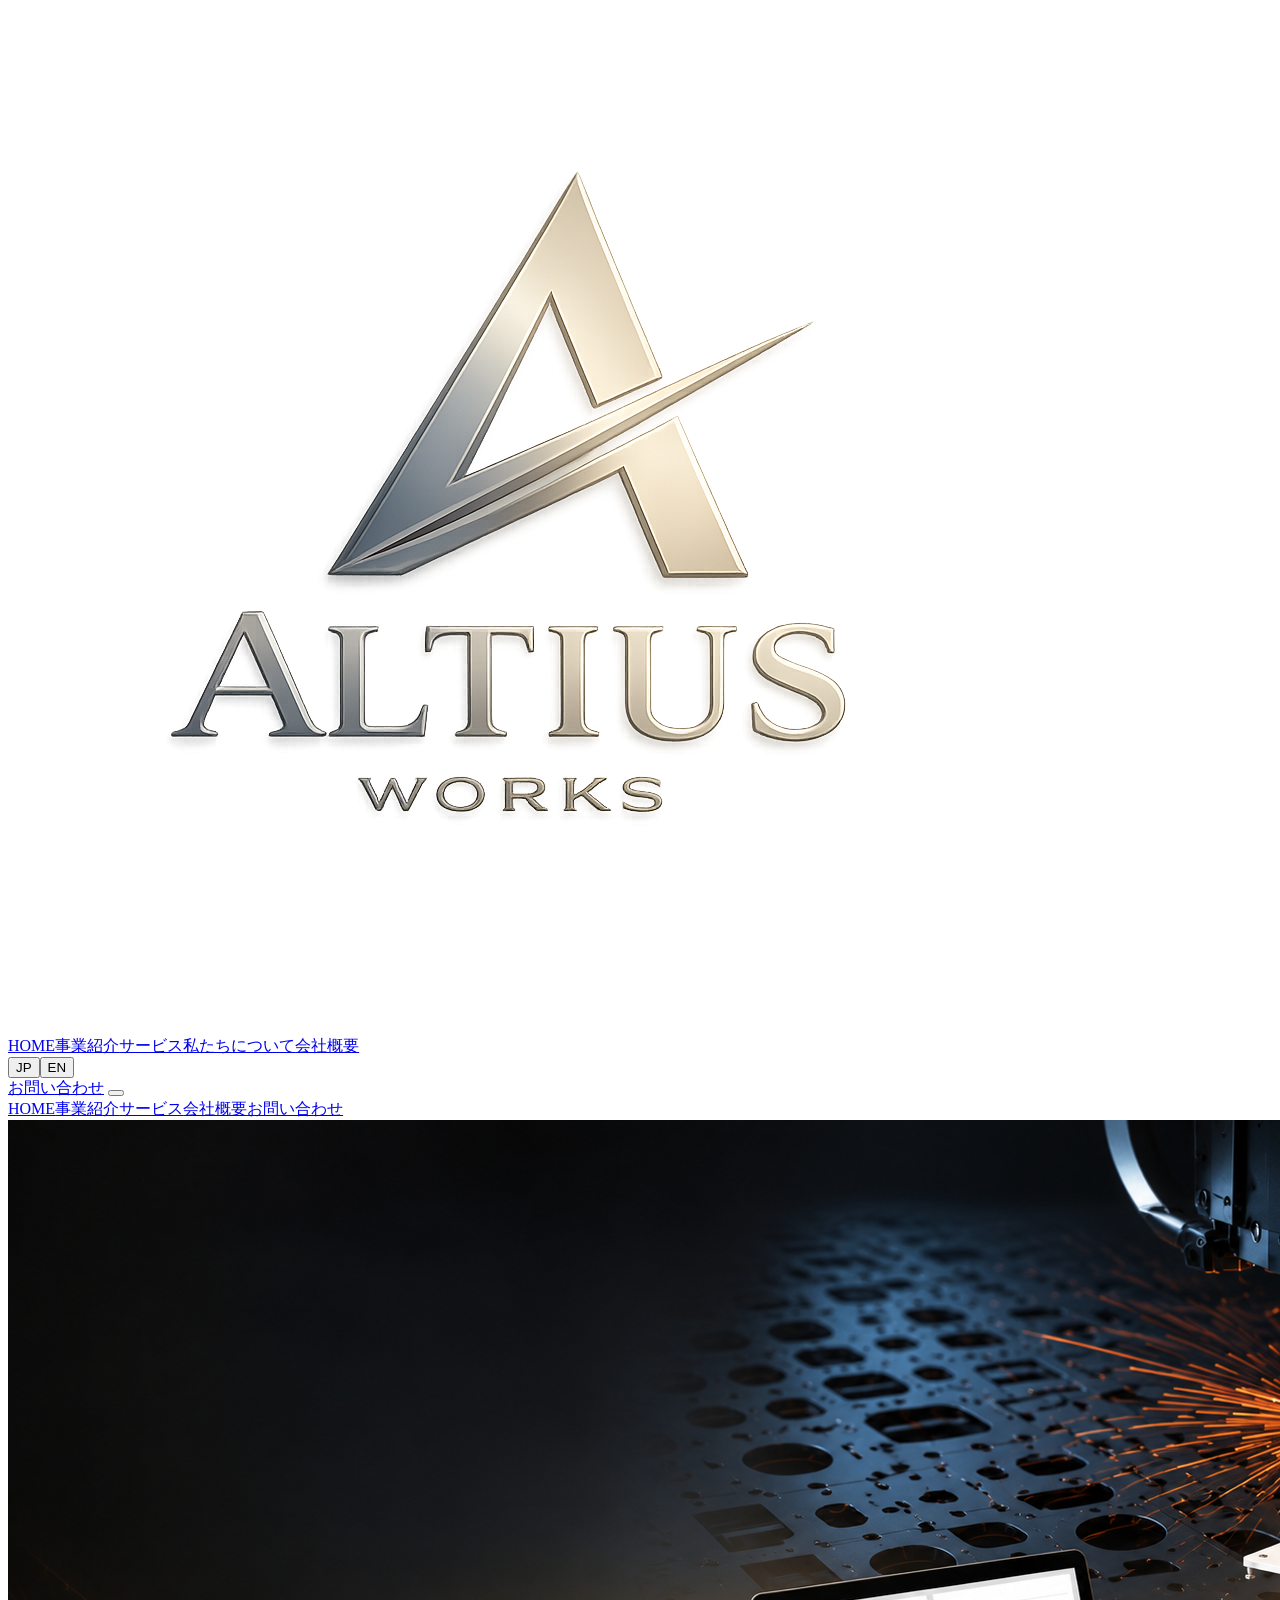
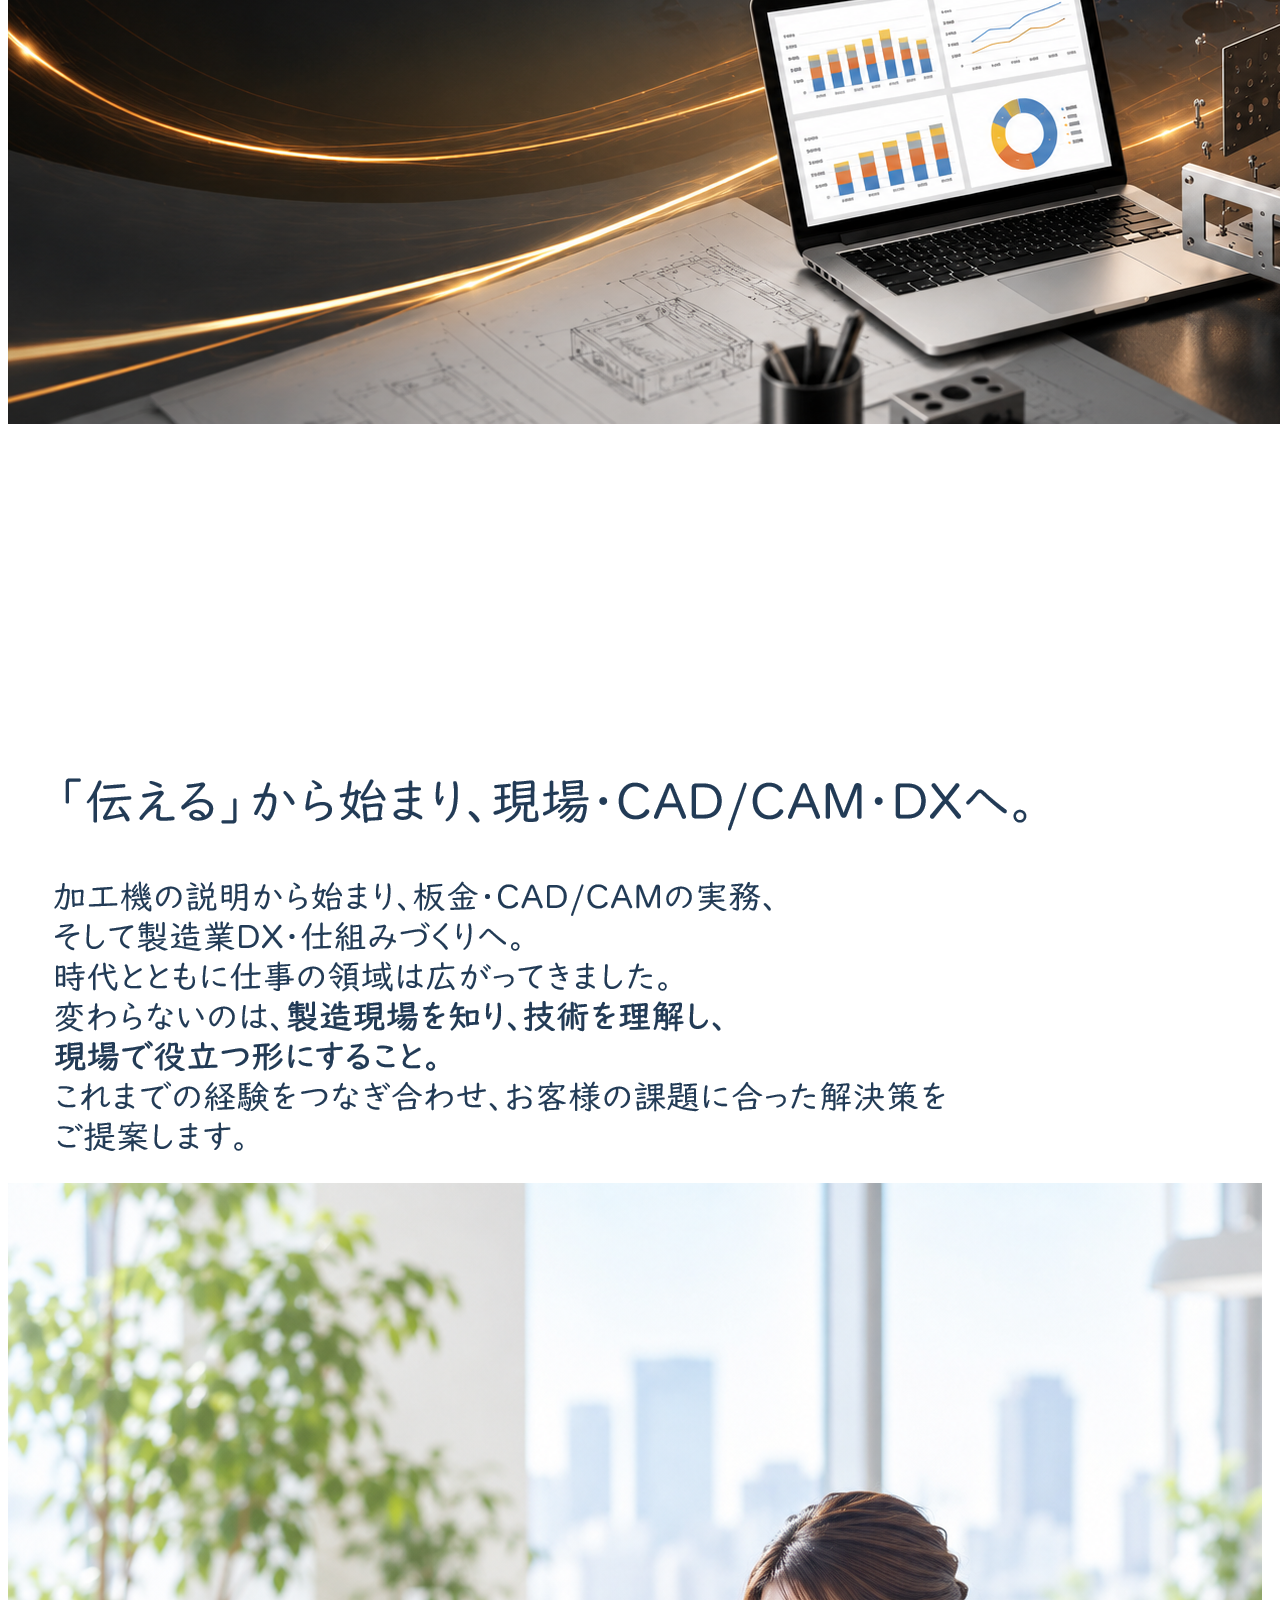
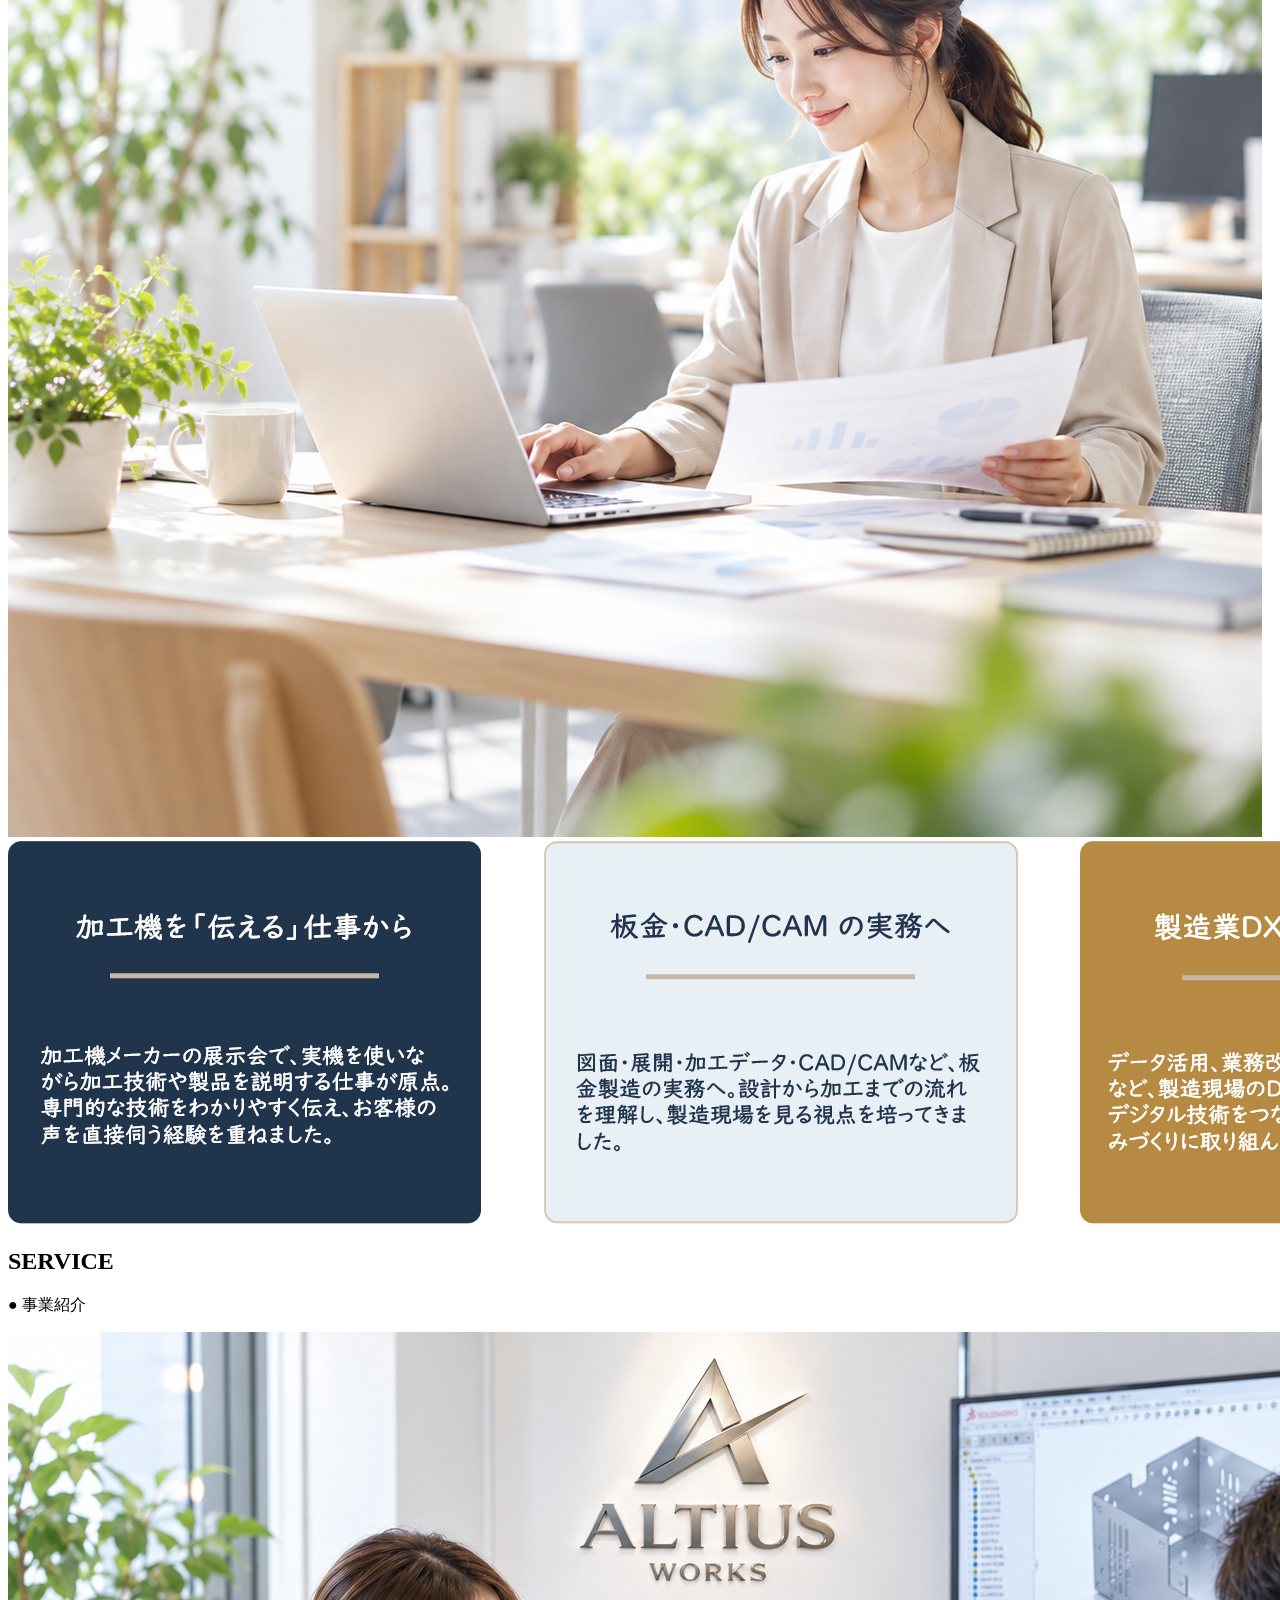
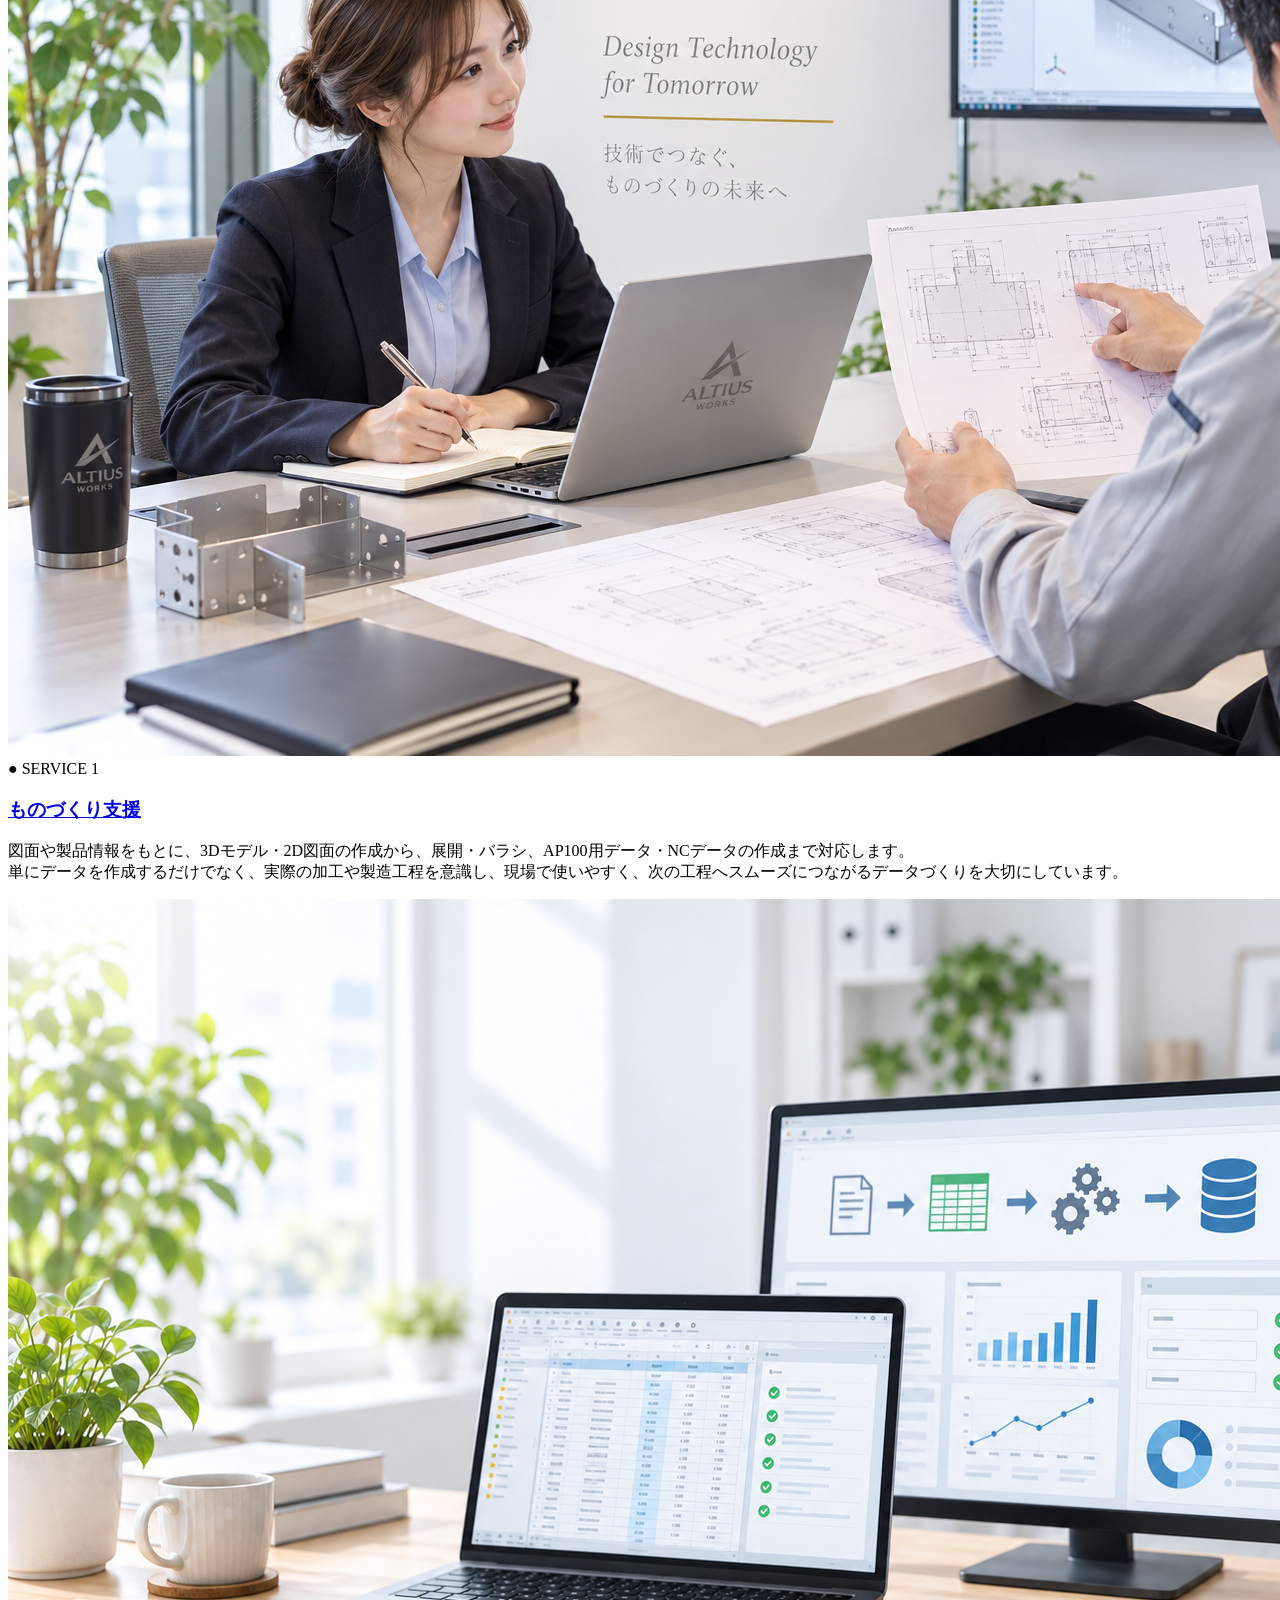
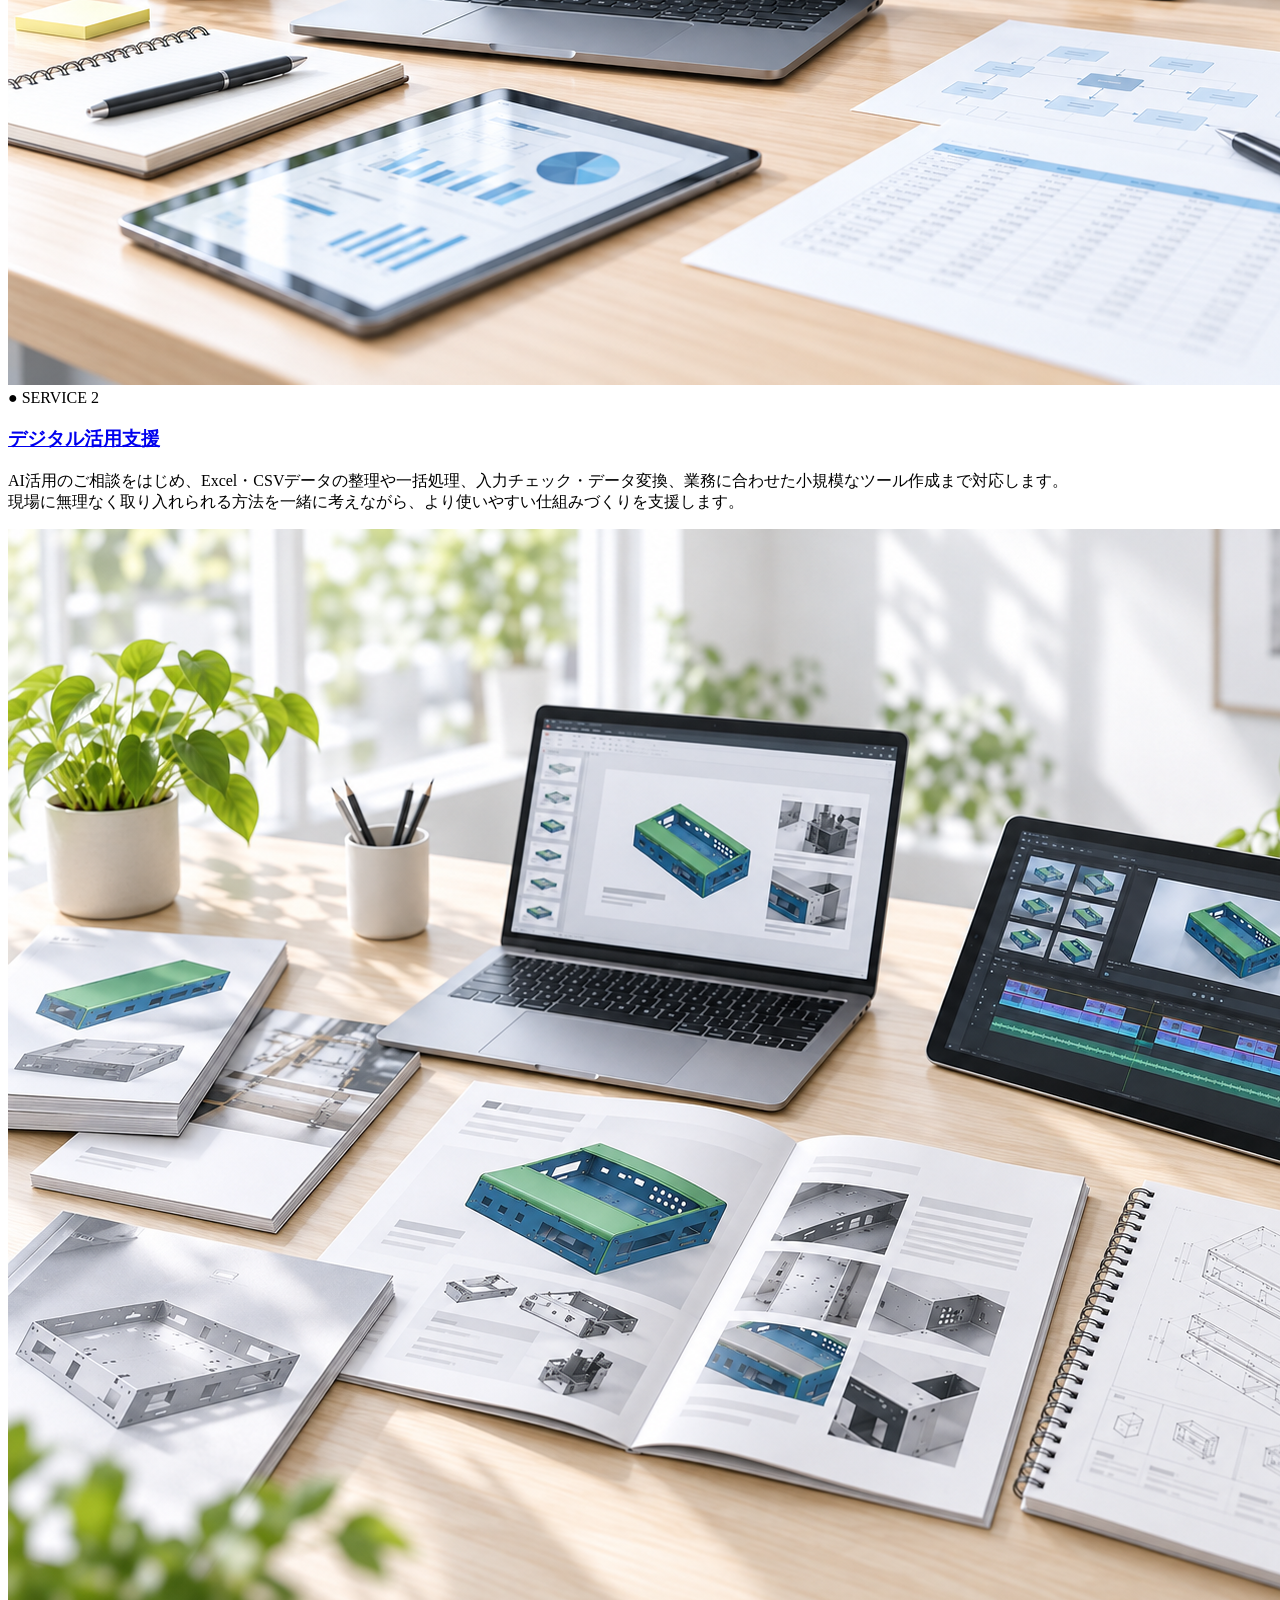
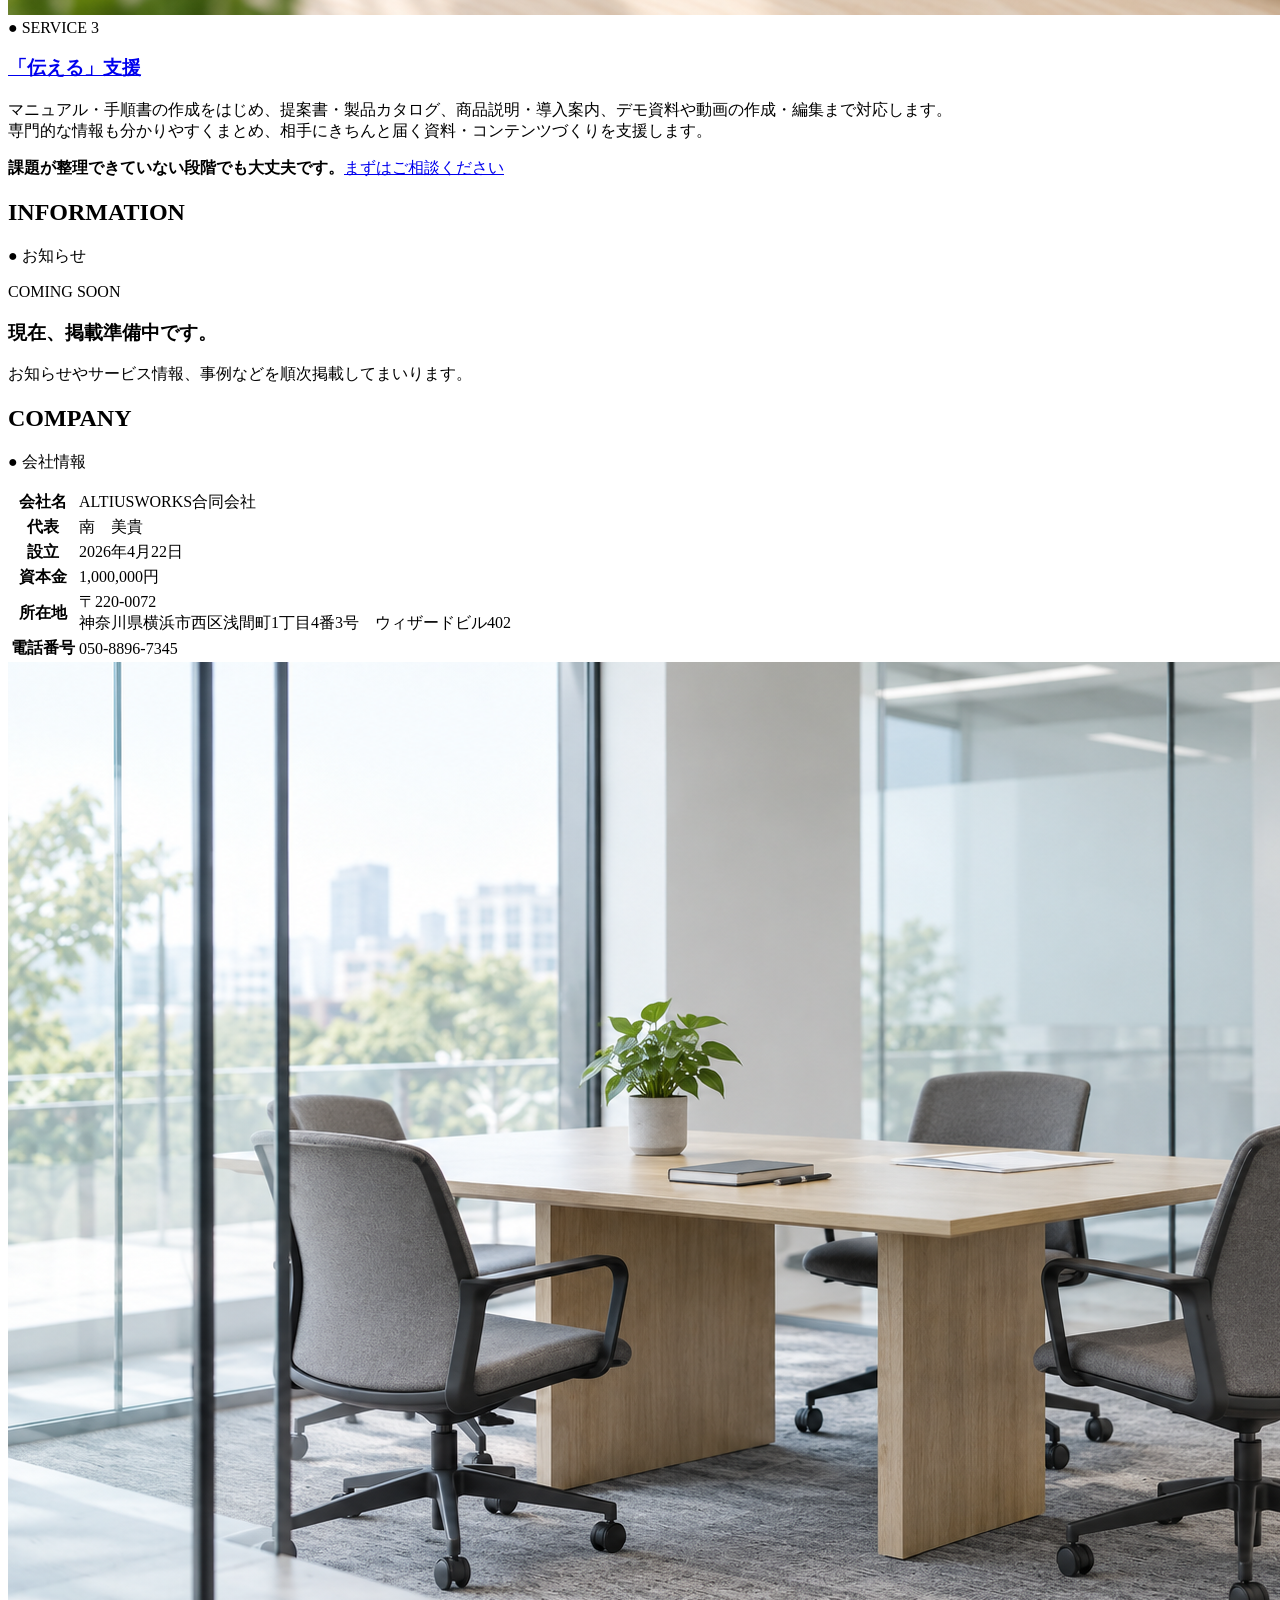
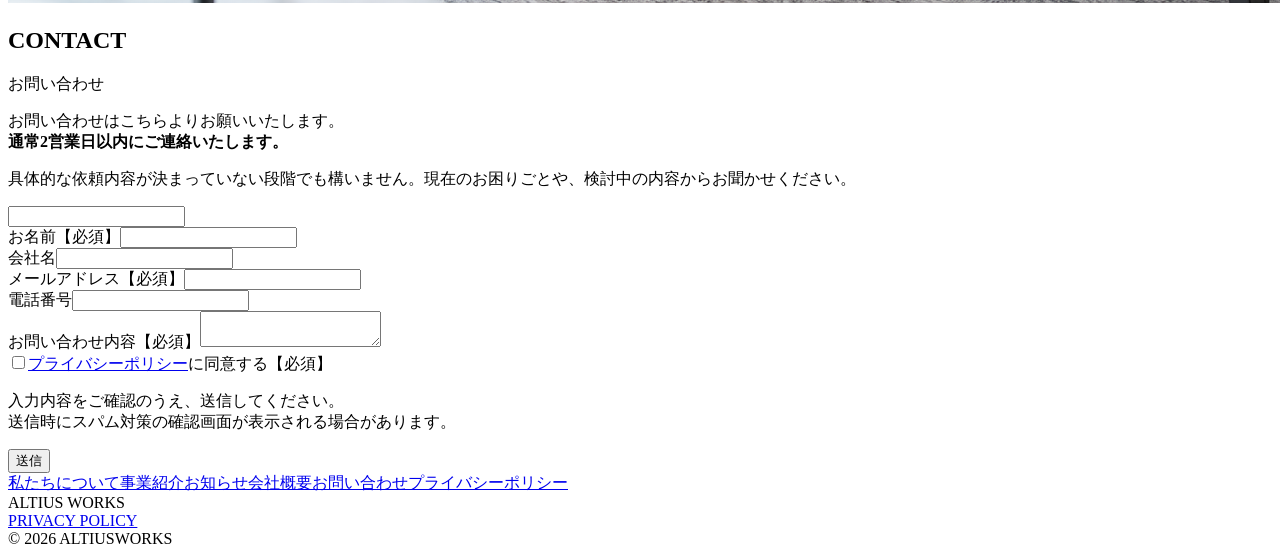
==== index.html @ 4f6eb61e "Add files via upload" ====
<!doctype html>
<html lang="ja" data-title-ja="ALTIUS WORKS" data-title-en="ALTIUS WORKS | Manufacturing Support">
<head>
  <meta charset="utf-8">
  <meta name="viewport" content="width=device-width, initial-scale=1">
  <meta name="description" data-ja="ALTIUS WORKS合同会社。製造現場を理解し、ものづくり支援・デジタル活用支援・伝える支援を行います。" data-en="ALTIUS WORKS supports manufacturing through CAD/CAM, practical digital solutions, and clear technical communication." content="ALTIUS WORKS合同会社。製造現場を理解し、ものづくり支援・デジタル活用支援・伝える支援を行います。">
  <title>ALTIUS WORKS</title>
  <link rel="preconnect" href="https://fonts.googleapis.com"><link rel="preconnect" href="https://fonts.gstatic.com" crossorigin>
  <link href="https://fonts.googleapis.com/css2?family=Libre+Caslon+Text:wght@400;700&family=Noto+Sans+JP:wght@400;500;600;700;800&display=swap" rel="stylesheet">
  <link rel="stylesheet" href="site.css">
</head>
<body>
<header class="site-header">
  <div class="header-inner">
    <a class="brand" href="#top" aria-label="ALTIUS WORKS HOME"><img src="assets/logo.png" alt="ALTIUS WORKS"></a>
    <nav class="desktop-nav" aria-label="メインナビゲーション">
      <a href="#top">HOME</a><a class="i18n" data-ja="事業紹介" data-en="Business" href="#about">事業紹介</a><a class="i18n" data-ja="サービス" data-en="Services" href="#service">サービス</a><a class="i18n" data-ja="私たちについて" data-en="About us" href="#about">私たちについて</a><a class="i18n" data-ja="会社概要" data-en="Company" href="#company">会社概要</a>
    </nav>
    <div class="lang-switch" role="group" aria-label="Language selection"><button type="button" class="lang-button is-active" data-lang="ja" aria-pressed="true">JP</button><button type="button" class="lang-button" data-lang="en" aria-pressed="false">EN</button></div>
    <a class="contact-link i18n" data-ja="お問い合わせ" data-en="Contact" href="#contact">お問い合わせ</a>
    <button class="menu-button" type="button" data-aria-ja="メニューを開く" data-aria-en="Open menu" aria-label="メニューを開く" aria-expanded="false"><span></span></button>
  </div>
  <nav class="mobile-nav" aria-label="モバイルナビゲーション"><a href="#top">HOME</a><a class="i18n" data-ja="事業紹介" data-en="Business" href="#about">事業紹介</a><a class="i18n" data-ja="サービス" data-en="Services" href="#service">サービス</a><a class="i18n" data-ja="会社概要" data-en="Company" href="#company">会社概要</a><a class="i18n" data-ja="お問い合わせ" data-en="Contact" href="#contact">お問い合わせ</a></nav>
</header>
<main id="top" class="page-shell">
  <section class="hero" aria-label="メインビジュアル"><img class="hero-photo" src="assets/hero.jpg.png" alt="製造現場とデジタル技術を表現したイメージ"><img class="hero-copy lang-image" src="assets/hero-copy.png" data-src-ja="assets/hero-copy.png" data-src-en="assets/hero-copy-en.png" data-alt-ja="製造現場を理解し、課題を一緒に考える。" data-alt-en="Understanding Manufacturing. Solving Real-World Challenges." alt="製造現場を理解し、課題を一緒に考える。"></section>

  <section id="about" class="about"><div class="about-grid"><img class="about-copy lang-image" src="assets/about-copy.png" data-src-ja="assets/about-copy.png" data-src-en="assets/about-copy-en.png" data-alt-ja="私たちの原点と強み。" data-alt-en="Our roots. Our strengths." alt="私たちの原点と強み。"><img class="about-photo" src="assets/about-photo.png" alt="明るいオフィスで資料を確認するイメージ"></div><img class="three-points lang-image" src="assets/three-points.png" data-src-ja="assets/three-points.png" data-src-en="assets/three-points-en.png" data-alt-ja="加工機を伝える仕事から、板金・CAD/CAMの実務へ、製造業DX・仕組みづくりへ" data-alt-en="From communicating manufacturing technology, into sheet metal fabrication and CAD/CAM, toward manufacturing DX and process development." alt="加工機を伝える仕事から、板金・CAD/CAMの実務へ、製造業DX・仕組みづくりへ"></section>

  <section id="service" class="section services">
    <div class="section-head"><h2>SERVICE</h2><p class="i18n" data-ja="● 事業紹介" data-en="● Services">● 事業紹介</p></div>
    <article class="service-row"><div class="service-photo-wrap"><img class="service-photo" src="assets/service-1.png" alt="ものづくり支援のイメージ"></div><div class="service-copy"><div class="service-kicker">● SERVICE 1</div><h3 class="service-title"><a class="i18n" data-ja="ものづくり支援" data-en="Manufacturing Support" href="monozukuri.html">ものづくり支援</a></h3><p class="i18n" data-ja="図面や製品情報をもとに、3Dモデル・2D図面の作成から、展開・バラシ、AP100用データ・NCデータの作成まで対応します。<br>単にデータを作成するだけでなく、実際の加工や製造工程を意識し、現場で使いやすく、次の工程へスムーズにつながるデータづくりを大切にしています。" data-en="Based on drawings and product information, we support 3D models, 2D drawings, flat patterns, AP100 and NC data. We focus on practical data that connects smoothly to the next manufacturing step.">図面や製品情報をもとに、3Dモデル・2D図面の作成から、展開・バラシ、AP100用データ・NCデータの作成まで対応します。<br>単にデータを作成するだけでなく、実際の加工や製造工程を意識し、現場で使いやすく、次の工程へスムーズにつながるデータづくりを大切にしています。</p></div></article>
    <article class="service-row"><div class="service-photo-wrap"><img class="service-photo" src="assets/service-2.png" alt="デジタル活用支援のイメージ"></div><div class="service-copy"><div class="service-kicker">● SERVICE 2</div><h3 class="service-title"><a class="i18n" data-ja="デジタル活用支援" data-en="Digital Enablement Support" href="digital.html">デジタル活用支援</a></h3><p class="i18n" data-ja="AI活用のご相談をはじめ、Excel・CSVデータの整理や一括処理、入力チェック・データ変換、業務に合わせた小規模なツール作成まで対応します。<br>現場に無理なく取り入れられる方法を一緒に考えながら、より使いやすい仕組みづくりを支援します。" data-en="From AI consultation and Excel/CSV processing to input checks, data conversion and small workflow tools, we support practical digital improvements that fit the shop floor.">AI活用のご相談をはじめ、Excel・CSVデータの整理や一括処理、入力チェック・データ変換、業務に合わせた小規模なツール作成まで対応します。<br>現場に無理なく取り入れられる方法を一緒に考えながら、より使いやすい仕組みづくりを支援します。</p></div></article>
    <article class="service-row"><div class="service-photo-wrap"><img class="service-photo" src="assets/service-3.png" alt="伝える支援のイメージ"></div><div class="service-copy"><div class="service-kicker">● SERVICE 3</div><h3 class="service-title"><a class="i18n" data-ja="「伝える」支援" data-en="Communication Support" href="tsutaeru.html">「伝える」支援</a></h3><p class="i18n" data-ja="マニュアル・手順書の作成をはじめ、提案書・製品カタログ、商品説明・導入案内、デモ資料や動画の作成・編集まで対応します。<br>専門的な情報も分かりやすくまとめ、相手にきちんと届く資料・コンテンツづくりを支援します。" data-en="We create manuals, proposals, product catalogs, introduction materials, demo content and videos, organizing technical information into clear and useful communication materials.">マニュアル・手順書の作成をはじめ、提案書・製品カタログ、商品説明・導入案内、デモ資料や動画の作成・編集まで対応します。<br>専門的な情報も分かりやすくまとめ、相手にきちんと届く資料・コンテンツづくりを支援します。</p></div></article>
    <div class="service-consult"><strong class="i18n" data-ja="課題が整理できていない段階でも大丈夫です。" data-en="You can talk to us even before the issue is fully defined.">課題が整理できていない段階でも大丈夫です。</strong><a class="consult-link i18n" data-ja="まずはご相談ください" data-en="Talk to us first" href="consultation.html">まずはご相談ください</a></div>
  </section>

  <section id="information" class="section information"><div class="section-head"><h2>INFORMATION</h2><p class="i18n" data-ja="● お知らせ" data-en="● News & Updates">● お知らせ</p></div><div class="info-coming-soon" role="status">
    <div class="info-coming-en">COMING SOON</div>
    <h3 class="i18n" data-ja="現在、掲載準備中です。" data-en="We are currently preparing this section.">現在、掲載準備中です。</h3>
    <p class="i18n" data-ja="お知らせやサービス情報、事例などを順次掲載してまいります。" data-en="News, service updates, and case studies will be added soon.">お知らせやサービス情報、事例などを順次掲載してまいります。</p>
  </div></section>

  <section id="company" class="section company"><div class="section-head"><h2>COMPANY</h2><p>● 会社情報</p></div><div class="company-grid"><table class="company-table"><tbody><tr><th>会社名</th><td>ALTIUSWORKS合同会社</td></tr><tr><th>代表</th><td>南　美貴</td></tr><tr><th>設立</th><td>2026年4月22日</td></tr><tr><th>資本金</th><td>1,000,000円</td></tr><tr><th>所在地</th><td>〒220-0072<br>神奈川県横浜市西区浅間町1丁目4番3号　ウィザードビル402</td></tr><tr><th>電話番号</th><td>050-8896-7345</td></tr></tbody></table><img class="company-photo" src="assets/company.png" alt="会社情報のイメージ写真"></div></section>

  <section id="contact" class="contact"><div class="contact-grid"><div class="contact-copy"><div class="contact-title"><h2>CONTACT</h2><p>お問い合わせ</p></div><p class="contact-lead">お問い合わせはこちらよりお願いいたします。<br><strong>通常2営業日以内にご連絡いたします。</strong></p><p class="contact-small">具体的な依頼内容が決まっていない段階でも構いません。現在のお困りごとや、検討中の内容からお聞かせください。</p></div><form id="visual-contact-form" class="contact-form" action="https://formsubmit.co/support@altiusworks.co.jp" method="POST" accept-charset="UTF-8">
<input type="hidden" name="_subject" value="【ALTIUS WORKS HP】お問い合わせが届きました">
<input type="hidden" name="_template" value="table">
<input class="form-honey" type="text" name="_honey" tabindex="-1" autocomplete="off" aria-hidden="true"><div class="form-row"><label for="name">お名前<span class="required">【必須】</span></label><input id="name" name="お名前" type="text" autocomplete="name" required></div><div class="form-row"><label for="company-name">会社名</label><input id="company-name" name="会社名" type="text" autocomplete="organization"></div><div class="form-row"><label for="email">メールアドレス<span class="required">【必須】</span></label><input id="email" name="email" type="email" autocomplete="email" required></div><div class="form-row"><label for="tel">電話番号</label><input id="tel" name="電話番号" type="tel" autocomplete="tel"></div><div class="form-row"><label for="message">お問い合わせ内容<span class="required">【必須】</span></label><textarea id="message" name="お問い合わせ内容" required></textarea></div><label class="privacy-check"><input type="checkbox" name="プライバシーポリシー同意" value="同意する" required><span><a href="privacy-policy.html">プライバシーポリシー</a>に同意する<span class="required">【必須】</span></span></label><p class="contact-note">入力内容をご確認のうえ、送信してください。<br>送信時にスパム対策の確認画面が表示される場合があります。</p><div class="submit-wrap"><button class="submit-button" type="submit">送信</button></div></form></div></section>

  <footer class="footer"><nav class="footer-nav"><a href="#about">私たちについて</a><a href="#service">事業紹介</a><a href="#information">お知らせ</a><a href="#company">会社概要</a><a href="#contact">お問い合わせ</a><a href="privacy-policy.html">プライバシーポリシー</a></nav><div class="footer-brand">ALTIUS WORKS</div><div class="footer-policy"><a href="privacy-policy.html">PRIVACY POLICY</a></div><div class="copyright">© 2026 ALTIUSWORKS</div></footer>
</main>
<script src="site.js"></script>
</body></html>
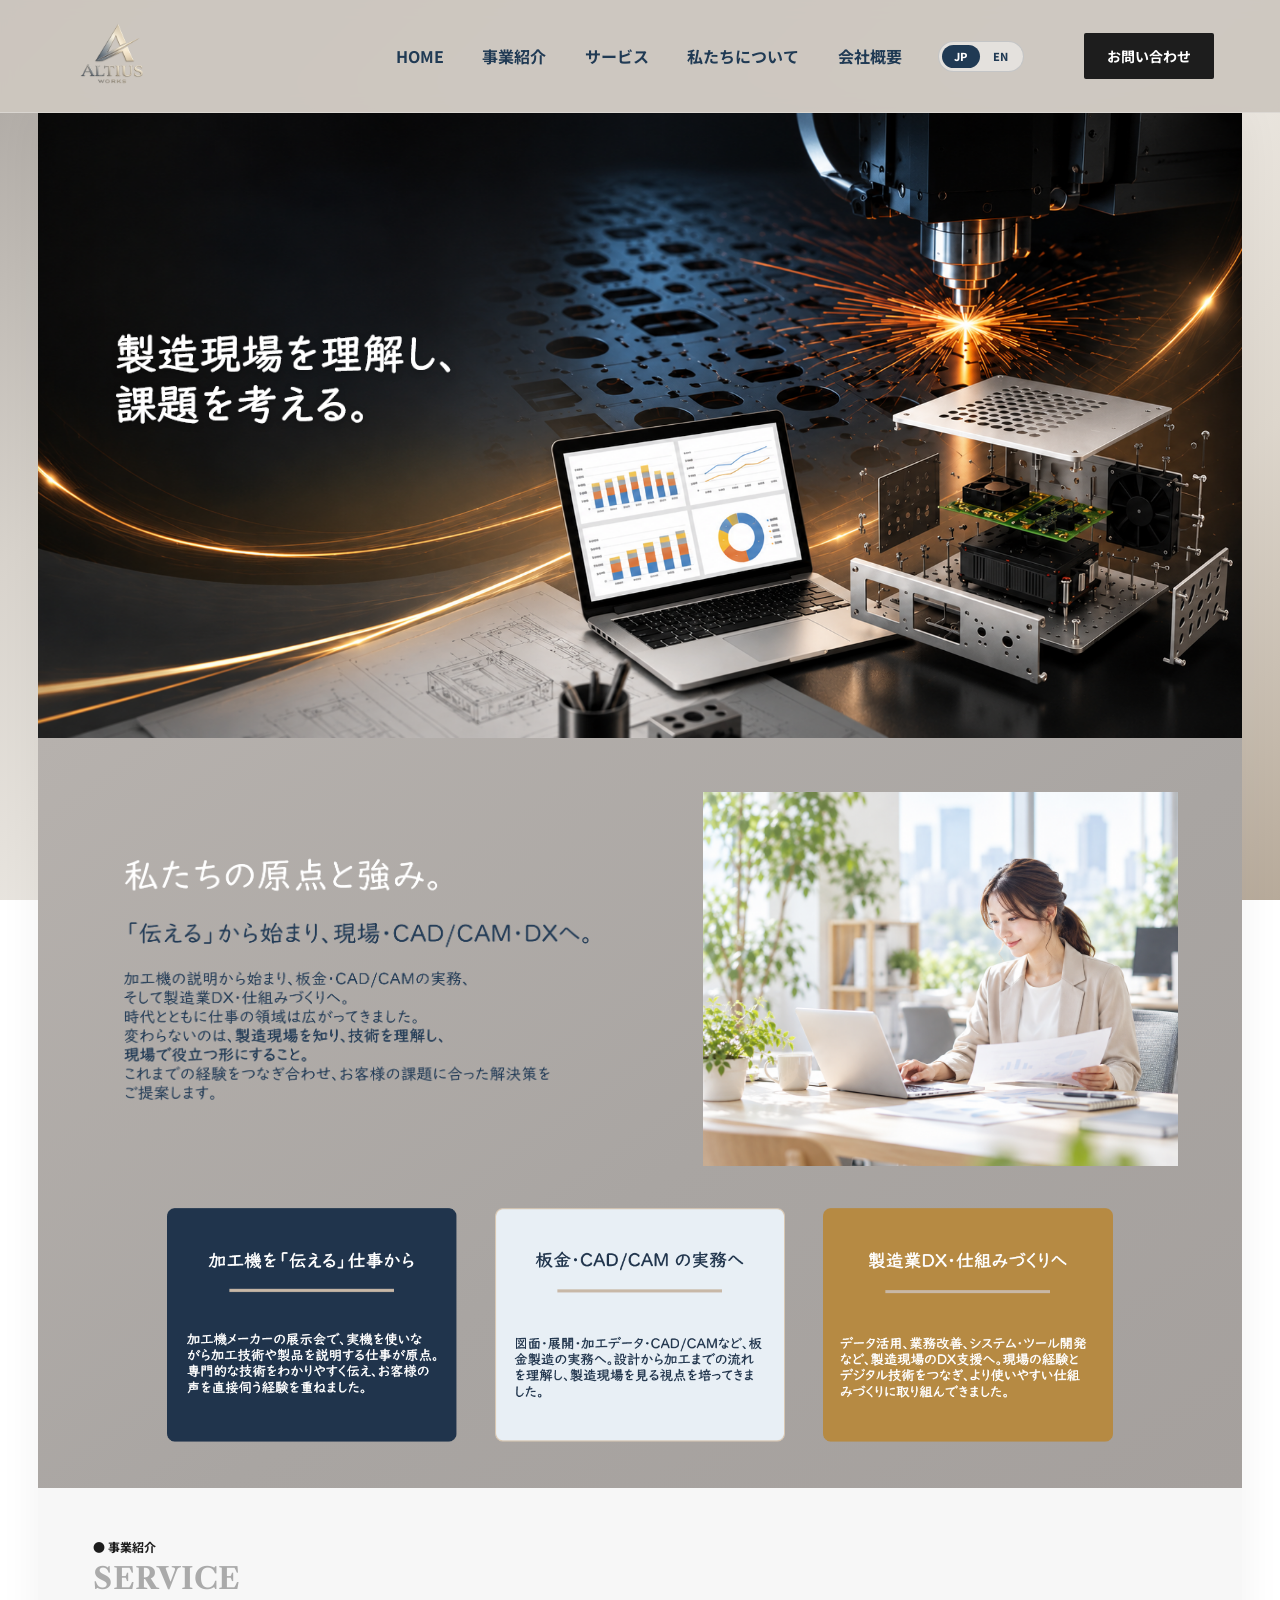
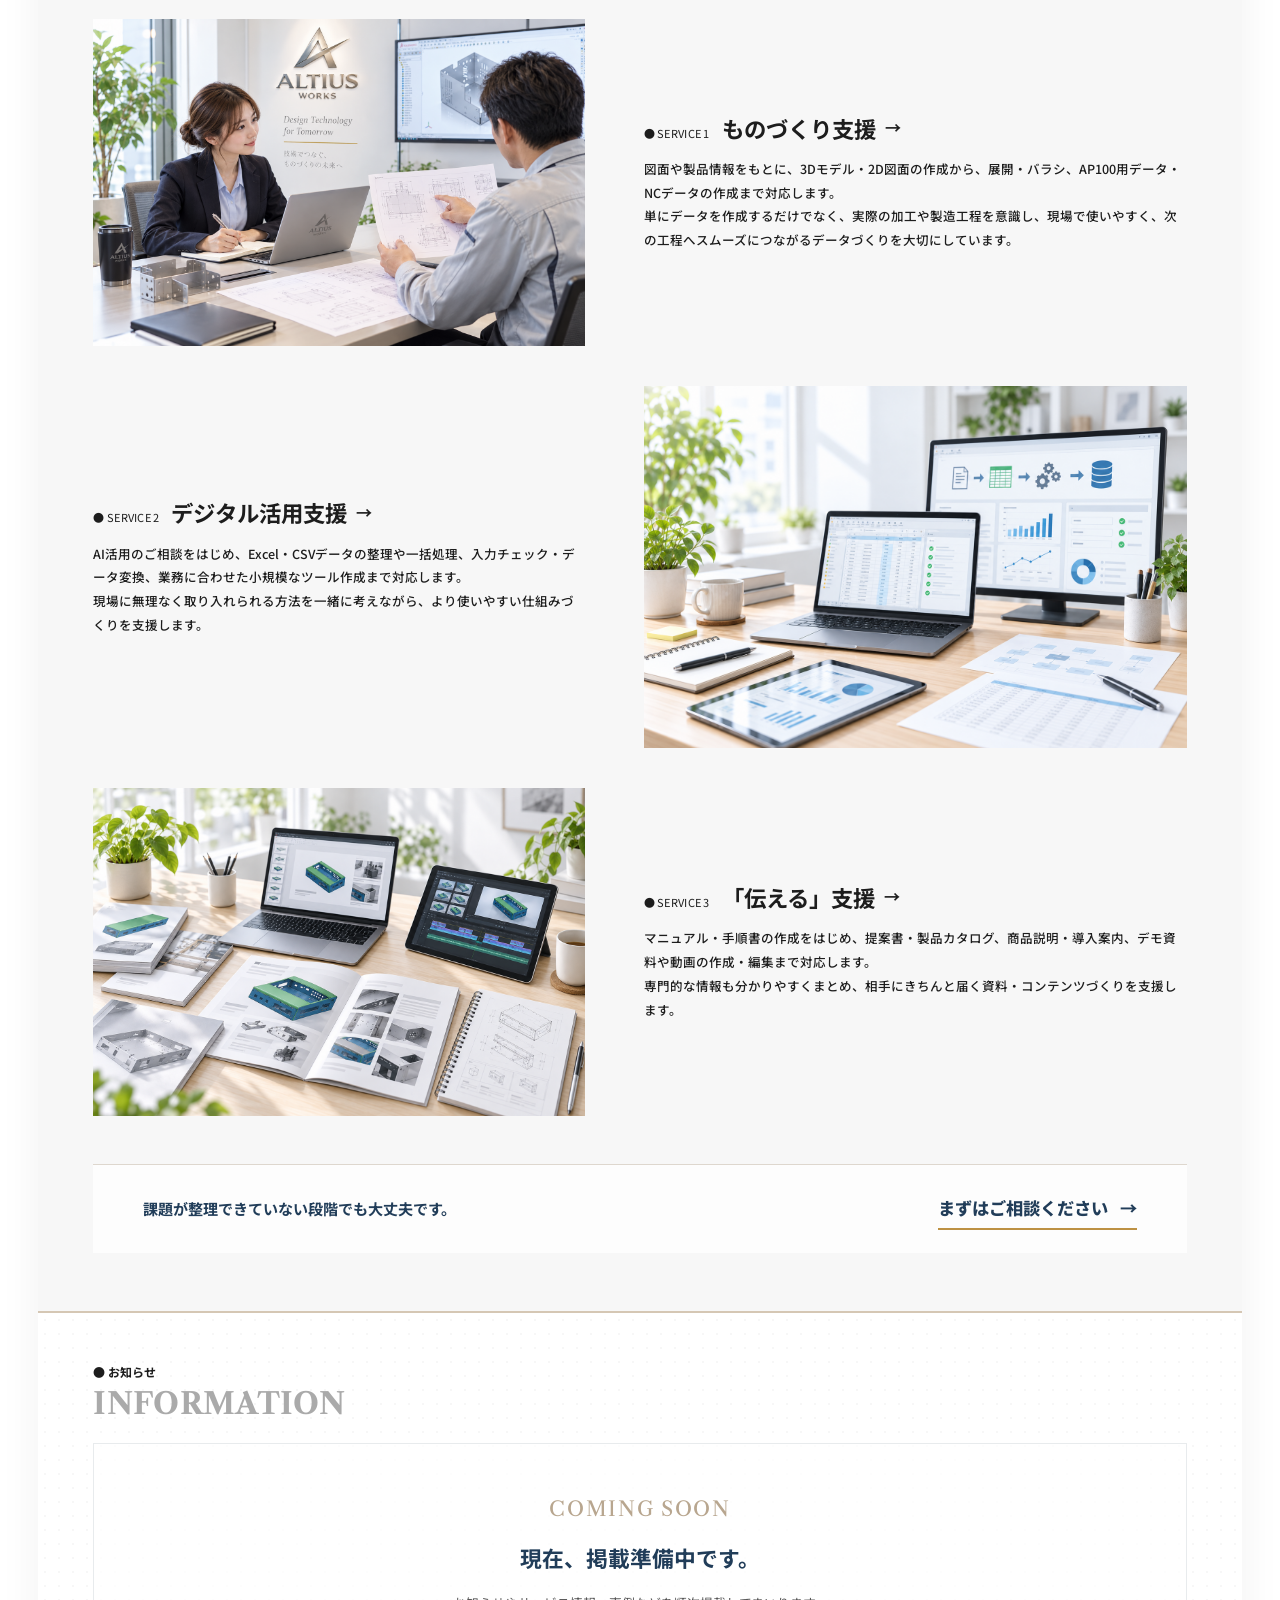
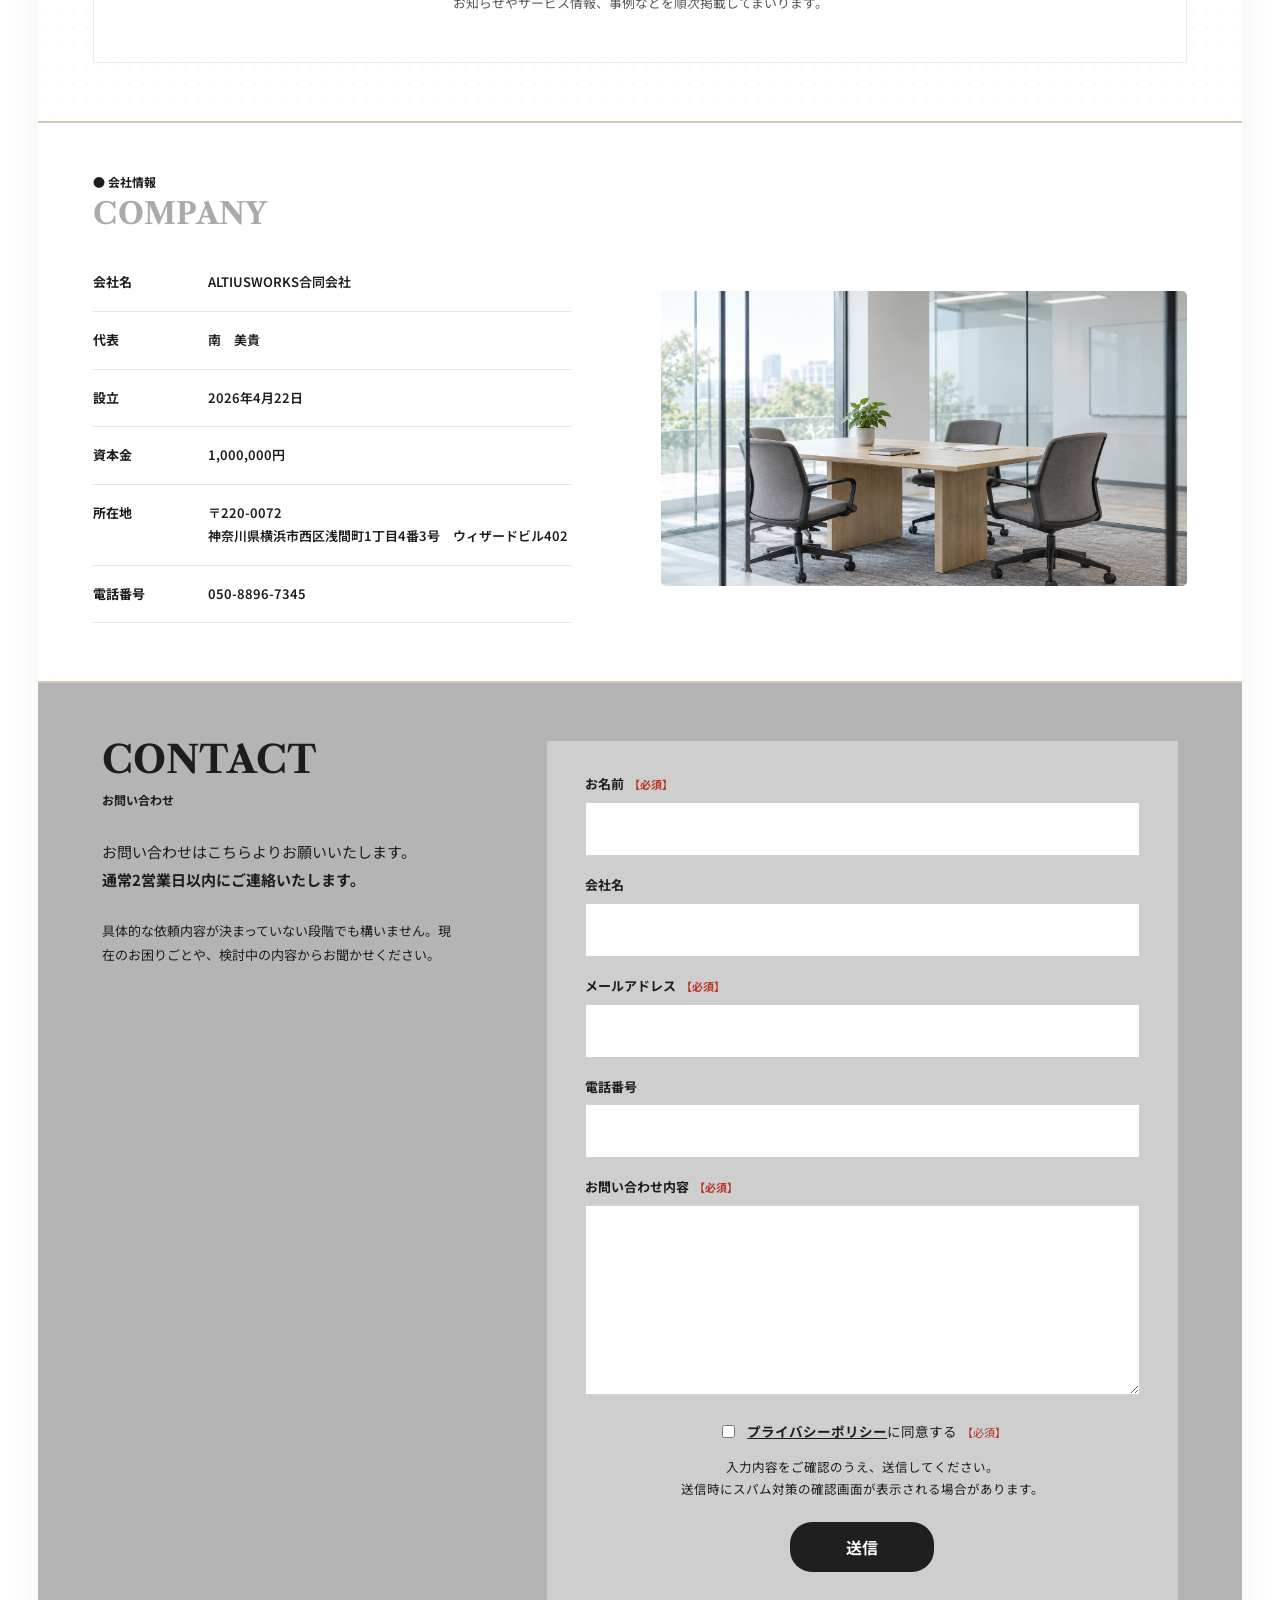
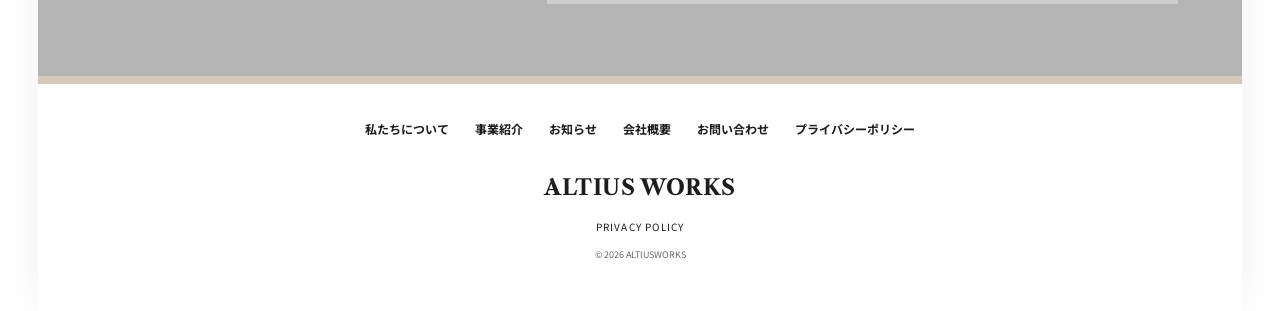
==== commit 19f09806: "Add files via upload" ====
--- a/index.html
+++ b/index.html
@@ -25,7 +25,7 @@
 <main id="top" class="page-shell">
   <section class="hero" aria-label="メインビジュアル"><img class="hero-photo" src="assets/hero.jpg.png" alt="製造現場とデジタル技術を表現したイメージ"><img class="hero-copy lang-image" src="assets/hero-copy.png" data-src-ja="assets/hero-copy.png" data-src-en="assets/hero-copy-en.png" data-alt-ja="製造現場を理解し、課題を一緒に考える。" data-alt-en="Understanding Manufacturing. Solving Real-World Challenges." alt="製造現場を理解し、課題を一緒に考える。"></section>
 
-  <section id="about" class="about"><div class="about-grid"><img class="about-copy lang-image" src="assets/about-copy.png" data-src-ja="assets/about-copy.png" data-src-en="assets/about-copy-en.png" data-alt-ja="私たちの原点と強み。" data-alt-en="Our roots. Our strengths." alt="私たちの原点と強み。"><img class="about-photo" src="assets/about-photo.png" alt="明るいオフィスで資料を確認するイメージ"></div><img class="three-points lang-image" src="assets/three-points.png" data-src-ja="assets/three-points.png" data-src-en="assets/three-points-en.png" data-alt-ja="加工機を伝える仕事から、板金・CAD/CAMの実務へ、製造業DX・仕組みづくりへ" data-alt-en="From communicating manufacturing technology, into sheet metal fabrication and CAD/CAM, toward manufacturing DX and process development." alt="加工機を伝える仕事から、板金・CAD/CAMの実務へ、製造業DX・仕組みづくりへ"></section>
+  <section id="about" class="about"><div class="about-grid"><div class="about-copy-wrap"><img class="about-copy about-copy-ja" src="assets/about-copy.png" alt="私たちの原点と強み。"><div class="about-copy-en-html" aria-label="Our roots. Our strengths."><h2>Our roots. Our strengths.</h2><p class="about-en-sub">From “communicating” technical knowledge to supporting manufacturing operations, CAD/CAM, and DX.</p><div class="about-en-body"><p>Our journey began with explaining how manufacturing equipment works.<br>Over time, our expertise expanded into sheet metal fabrication, hands-on CAD/CAM support, and eventually into DX and process development for the manufacturing industry.</p><p>As the times have changed, so has the scope of our work.</p><p>What has never changed is our commitment to understanding manufacturing operations, mastering the technology, and turning that knowledge into practical solutions that work on the shop floor.</p><p>By bringing together the experience and expertise we have built over the years, we propose solutions tailored to each customer's specific challenges.</p></div></div></div><img class="about-photo" src="assets/about-photo.png" alt="明るいオフィスで資料を確認するイメージ" data-alt-ja="明るいオフィスで資料を確認するイメージ" data-alt-en="A bright office scene with a professional reviewing documents"></div><img class="three-points lang-image" src="assets/three-points.png" data-src-ja="assets/three-points.png" data-src-en="assets/three-points-en.png" data-alt-ja="加工機を伝える仕事から、板金・CAD/CAMの実務へ、製造業DX・仕組みづくりへ" data-alt-en="From communicating manufacturing technology, into sheet metal fabrication and CAD/CAM, toward manufacturing DX and process development." alt="加工機を伝える仕事から、板金・CAD/CAMの実務へ、製造業DX・仕組みづくりへ"></section>
 
   <section id="service" class="section services">
     <div class="section-head"><h2>SERVICE</h2><p class="i18n" data-ja="● 事業紹介" data-en="● Services">● 事業紹介</p></div>
@@ -41,14 +41,16 @@
     <p class="i18n" data-ja="お知らせやサービス情報、事例などを順次掲載してまいります。" data-en="News, service updates, and case studies will be added soon.">お知らせやサービス情報、事例などを順次掲載してまいります。</p>
   </div></section>
 
-  <section id="company" class="section company"><div class="section-head"><h2>COMPANY</h2><p>● 会社情報</p></div><div class="company-grid"><table class="company-table"><tbody><tr><th>会社名</th><td>ALTIUSWORKS合同会社</td></tr><tr><th>代表</th><td>南　美貴</td></tr><tr><th>設立</th><td>2026年4月22日</td></tr><tr><th>資本金</th><td>1,000,000円</td></tr><tr><th>所在地</th><td>〒220-0072<br>神奈川県横浜市西区浅間町1丁目4番3号　ウィザードビル402</td></tr><tr><th>電話番号</th><td>050-8896-7345</td></tr></tbody></table><img class="company-photo" src="assets/company.png" alt="会社情報のイメージ写真"></div></section>
+  <section id="company" class="section company"><div class="section-head"><h2>COMPANY</h2><p class="i18n" data-ja="● 会社情報" data-en="● Company Profile">● 会社情報</p></div><div class="company-grid"><table class="company-table"><tbody><tr><th class="i18n" data-ja="会社名" data-en="Company">会社名</th><td class="i18n" data-ja="ALTIUSWORKS合同会社" data-en="ALTIUSWORKS LLC">ALTIUSWORKS合同会社</td></tr><tr><th class="i18n" data-ja="代表" data-en="Representative">代表</th><td class="i18n" data-ja="南　美貴" data-en="Miki Minami">南　美貴</td></tr><tr><th class="i18n" data-ja="設立" data-en="Established">設立</th><td class="i18n" data-ja="2026年4月22日" data-en="April 22, 2026">2026年4月22日</td></tr><tr><th class="i18n" data-ja="資本金" data-en="Capital">資本金</th><td class="i18n" data-ja="1,000,000円" data-en="JPY 1,000,000">1,000,000円</td></tr><tr><th class="i18n" data-ja="所在地" data-en="Address">所在地</th><td class="i18n" data-ja="〒220-0072<br>神奈川県横浜市西区浅間町1丁目4番3号　ウィザードビル402" data-en="Wizard Building 402, 1-4-3 Sengen-cho,<br>Nishi-ku, Yokohama, Kanagawa 220-0072, Japan">〒220-0072<br>神奈川県横浜市西区浅間町1丁目4番3号　ウィザードビル402</td></tr><tr><th class="i18n" data-ja="電話番号" data-en="Phone">電話番号</th><td>050-8896-7345</td></tr></tbody></table><img class="company-photo" src="assets/company.png" alt="会社情報のイメージ写真" data-alt-ja="会社情報のイメージ写真" data-alt-en="Meeting room image used for the company profile"></div></section>
 
-  <section id="contact" class="contact"><div class="contact-grid"><div class="contact-copy"><div class="contact-title"><h2>CONTACT</h2><p>お問い合わせ</p></div><p class="contact-lead">お問い合わせはこちらよりお願いいたします。<br><strong>通常2営業日以内にご連絡いたします。</strong></p><p class="contact-small">具体的な依頼内容が決まっていない段階でも構いません。現在のお困りごとや、検討中の内容からお聞かせください。</p></div><form id="visual-contact-form" class="contact-form" action="https://formsubmit.co/support@altiusworks.co.jp" method="POST" accept-charset="UTF-8">
+  <section id="contact" class="contact"><div class="contact-grid"><div class="contact-copy"><div class="contact-title"><h2>CONTACT</h2><p class="i18n" data-ja="お問い合わせ" data-en="Contact Us">お問い合わせ</p></div><p class="contact-lead i18n" data-ja="お問い合わせはこちらよりお願いいたします。<br><strong>通常2営業日以内にご連絡いたします。</strong>" data-en="Please use the form to contact us.<br><strong>We normally respond within two business days.</strong>">お問い合わせはこちらよりお願いいたします。<br><strong>通常2営業日以内にご連絡いたします。</strong></p><p class="contact-small i18n" data-ja="具体的な依頼内容が決まっていない段階でも構いません。現在のお困りごとや、検討中の内容からお聞かせください。" data-en="You do not need to have the details of your request finalized. Tell us what you are currently working through or considering, and we can begin from there.">具体的な依頼内容が決まっていない段階でも構いません。現在のお困りごとや、検討中の内容からお聞かせください。</p></div><form id="visual-contact-form" class="contact-form" action="https://formsubmit.co/support@altiusworks.co.jp" method="POST" accept-charset="UTF-8">
 <input type="hidden" name="_subject" value="【ALTIUS WORKS HP】お問い合わせが届きました">
 <input type="hidden" name="_template" value="table">
-<input class="form-honey" type="text" name="_honey" tabindex="-1" autocomplete="off" aria-hidden="true"><div class="form-row"><label for="name">お名前<span class="required">【必須】</span></label><input id="name" name="お名前" type="text" autocomplete="name" required></div><div class="form-row"><label for="company-name">会社名</label><input id="company-name" name="会社名" type="text" autocomplete="organization"></div><div class="form-row"><label for="email">メールアドレス<span class="required">【必須】</span></label><input id="email" name="email" type="email" autocomplete="email" required></div><div class="form-row"><label for="tel">電話番号</label><input id="tel" name="電話番号" type="tel" autocomplete="tel"></div><div class="form-row"><label for="message">お問い合わせ内容<span class="required">【必須】</span></label><textarea id="message" name="お問い合わせ内容" required></textarea></div><label class="privacy-check"><input type="checkbox" name="プライバシーポリシー同意" value="同意する" required><span><a href="privacy-policy.html">プライバシーポリシー</a>に同意する<span class="required">【必須】</span></span></label><p class="contact-note">入力内容をご確認のうえ、送信してください。<br>送信時にスパム対策の確認画面が表示される場合があります。</p><div class="submit-wrap"><button class="submit-button" type="submit">送信</button></div></form></div></section>
+<input type="hidden" id="form-next" value="">
+<input type="hidden" id="form-url" value="">
+<input class="form-honey" type="text" name="_honey" tabindex="-1" autocomplete="off" aria-hidden="true"><div class="form-row"><label for="name"><span class="i18n" data-ja="お名前" data-en="Name">お名前</span><span class="required i18n" data-ja="【必須】" data-en="Required">【必須】</span></label><input id="name" name="お名前" type="text" autocomplete="name" required></div><div class="form-row"><label for="company-name" class="i18n" data-ja="会社名" data-en="Company">会社名</label><input id="company-name" name="会社名" type="text" autocomplete="organization"></div><div class="form-row"><label for="email"><span class="i18n" data-ja="メールアドレス" data-en="Email">メールアドレス</span><span class="required i18n" data-ja="【必須】" data-en="Required">【必須】</span></label><input id="email" name="email" type="email" autocomplete="email" required></div><div class="form-row"><label for="tel" class="i18n" data-ja="電話番号" data-en="Phone">電話番号</label><input id="tel" name="電話番号" type="tel" autocomplete="tel"></div><div class="form-row"><label for="message"><span class="i18n" data-ja="お問い合わせ内容" data-en="Inquiry Details">お問い合わせ内容</span><span class="required i18n" data-ja="【必須】" data-en="Required">【必須】</span></label><textarea id="message" name="お問い合わせ内容" required></textarea></div><label class="privacy-check"><input type="checkbox" name="プライバシーポリシー同意" value="同意する" required><span class="i18n" data-ja="<a href='privacy-policy.html'>プライバシーポリシー</a>に同意する<span class='required'>【必須】</span>" data-en="I agree to the <a href='privacy-policy.html'>Privacy Policy</a><span class='required'>Required</span>"><a href="privacy-policy.html">プライバシーポリシー</a>に同意する<span class="required">【必須】</span></span></label><p class="contact-note i18n" data-ja="入力内容をご確認のうえ、送信してください。<br>送信時にスパム対策の確認画面が表示される場合があります。" data-en="Please review your information before submitting.<br>A spam-prevention verification screen may appear when you submit the form.">入力内容をご確認のうえ、送信してください。<br>送信時にスパム対策の確認画面が表示される場合があります。</p><div class="submit-wrap"><button class="submit-button i18n" type="submit" data-ja="送信" data-en="Send">送信</button></div></form></div></section>
 
-  <footer class="footer"><nav class="footer-nav"><a href="#about">私たちについて</a><a href="#service">事業紹介</a><a href="#information">お知らせ</a><a href="#company">会社概要</a><a href="#contact">お問い合わせ</a><a href="privacy-policy.html">プライバシーポリシー</a></nav><div class="footer-brand">ALTIUS WORKS</div><div class="footer-policy"><a href="privacy-policy.html">PRIVACY POLICY</a></div><div class="copyright">© 2026 ALTIUSWORKS</div></footer>
+  <footer class="footer"><nav class="footer-nav"><a class="i18n" data-ja="私たちについて" data-en="About us" href="#about">私たちについて</a><a class="i18n" data-ja="事業紹介" data-en="Services" href="#service">事業紹介</a><a class="i18n" data-ja="お知らせ" data-en="Information" href="#information">お知らせ</a><a class="i18n" data-ja="会社概要" data-en="Company" href="#company">会社概要</a><a class="i18n" data-ja="お問い合わせ" data-en="Contact" href="#contact">お問い合わせ</a><a class="i18n" data-ja="プライバシーポリシー" data-en="Privacy Policy" href="privacy-policy.html">プライバシーポリシー</a></nav><div class="footer-brand">ALTIUS WORKS</div><div class="footer-policy"><a href="privacy-policy.html">PRIVACY POLICY</a></div><div class="copyright">© 2026 ALTIUSWORKS</div></footer>
 </main>
 <script src="site.js"></script>
 </body></html>
--- a/site.css
+++ b/site.css
@@ -0,0 +1,390 @@
+:root{
+  --navy:#213d59;
+  --navy-2:#183452;
+  --gold:#bd9143;
+  --gold-soft:#d0b98f;
+  --ink:#1d1d1d;
+  --muted:#6f6f6f;
+  --sand:#b4b4b4;
+  --line:#d5c7b4;
+  --paper:#f7f7f7;
+  --white:#fff;
+  --content-max:1480px;
+}
+*{box-sizing:border-box}
+html{scroll-behavior:smooth}
+body{
+  margin:0;
+  color:var(--ink);
+  font-family:"Noto Sans JP","Yu Gothic","YuGothic","Hiragino Kaku Gothic ProN","Meiryo",sans-serif;
+  background:linear-gradient(135deg,#a8a39e 0%,#d8d3cc 26%,#f2efea 52%,#ddd6cc 78%,#b7aa9a 100%) fixed;
+  line-height:1.75;
+}
+img{max-width:100%;display:block}
+a{color:inherit;text-decoration:none}
+button,input,textarea{font:inherit}
+.serif-heading{font-family:"Libre Caslon Text",Georgia,serif}
+.page-shell{width:min(94vw,var(--content-max));margin:0 auto;background:#fff;box-shadow:0 0 40px rgba(0,0,0,.055);overflow:hidden}
+
+/* header */
+.site-header{position:sticky;top:0;z-index:50;background:rgba(205,199,191,.97);backdrop-filter:blur(8px);border-bottom:1px solid rgba(255,255,255,.28)}
+.header-inner{width:min(94vw,var(--content-max));min-height:86px;margin:0 auto;display:flex;align-items:center;padding:9px 28px;gap:28px}
+.brand{width:94px;flex:0 0 auto}.brand img{width:100%;height:auto}
+.desktop-nav{margin-left:auto;display:flex;align-items:center;gap:clamp(20px,3.1vw,54px);color:#203a54;font-weight:700;font-size:15px;white-space:nowrap}
+.desktop-nav a,.text-link{transition:opacity .2s ease}.desktop-nav a:hover,.text-link:hover{opacity:.6}
+.contact-link{margin-left:clamp(14px,2.5vw,38px);background:#1d1d1d;color:#fff;padding:11px 23px;font-size:13px;font-weight:700;border-radius:2px;white-space:nowrap}
+.lang-switch{display:flex;align-items:center;gap:2px;margin-left:8px;padding:3px;background:rgba(255,255,255,.44);border:1px solid rgba(32,58,84,.16);border-radius:999px;flex:0 0 auto}
+.lang-switch button{appearance:none;border:0;background:transparent;color:#203a54;min-width:38px;padding:6px 9px;border-radius:999px;cursor:pointer;font-size:11px;font-weight:800;line-height:1}
+.lang-switch button.is-active{background:#203a54;color:#fff}
+.menu-button{display:none;margin-left:auto;width:46px;height:46px;border:0;background:#fff;border-radius:3px;align-items:center;justify-content:center;cursor:pointer}
+.menu-button span,.menu-button span::before,.menu-button span::after{content:"";display:block;width:24px;height:2px;background:#222;position:relative;transition:.2s ease}
+.menu-button span::before{position:absolute;top:-7px}.menu-button span::after{position:absolute;top:7px}
+.mobile-nav{display:none;width:min(94vw,var(--content-max));margin:0 auto;padding:0 20px 18px;background:rgba(205,199,191,.98)}
+.mobile-nav.open{display:grid}.mobile-nav a{padding:12px 8px;border-top:1px solid rgba(0,0,0,.08);font-weight:700;color:#203a54}
+
+/* top page hero/about */
+.hero{position:relative;background:#111}.hero-photo{width:100%;height:auto}
+.hero-copy{position:absolute;left:4.2%;top:43%;width:min(34%,520px);transform:translateY(-50%);filter:drop-shadow(0 2px 3px rgba(0,0,0,.28))}
+html[lang="en"] .hero-copy{width:min(49%,720px);left:3.6%}
+.about{background:linear-gradient(145deg,#b6b1ad 0%,#a9a5a2 55%,#a5a09d 100%);padding:54px clamp(28px,5vw,80px) 46px}
+.about-grid{display:grid;grid-template-columns:minmax(0,1.05fr) minmax(300px,.95fr);gap:clamp(34px,6vw,88px);align-items:center}
+.about-copy{width:100%;height:auto}.about-photo{width:100%;aspect-ratio:1.27/1;object-fit:cover;object-position:center}.three-points{margin-top:44px;width:100%;height:auto}
+
+/* shared sections */
+.section{padding:48px clamp(26px,4.3vw,72px) 58px;background:#fff}.section-head{margin-bottom:26px}
+.section-head h2{margin:0;font-family:"Libre Caslon Text",Georgia,serif;color:#aaa;font-size:clamp(28px,3vw,50px);line-height:1;letter-spacing:.01em;font-weight:700}
+.section-head p{margin:8px 0 0;font-size:12px;font-weight:700}
+
+/* services */
+.services{border-bottom:2px solid var(--line);background:var(--paper)}
+.service-row{display:grid;grid-template-columns:minmax(0,.95fr) minmax(0,1.05fr);gap:clamp(36px,5vw,86px);align-items:center;padding:0 0 28px}
+.service-row + .service-row{padding-top:14px}.service-row:nth-of-type(2) .service-photo-wrap{order:2}.service-row:nth-of-type(2) .service-copy{order:1}
+.service-photo{width:100%;aspect-ratio:1.5/1;object-fit:cover}.service-copy{padding:20px 0}.service-kicker{font-size:11px;margin-bottom:7px;letter-spacing:.03em}
+.service-title{margin:0 0 17px;font-size:clamp(23px,2.1vw,35px);line-height:1.35}.service-title a{display:inline-flex;align-items:center;gap:9px;border-bottom:1px solid transparent}.service-title a::after{content:"→";font-size:.72em;transition:transform .2s ease}.service-title a:hover::after{transform:translateX(4px)}
+.service-copy p{margin:0;font-size:clamp(13px,1.05vw,16px);line-height:1.85;font-weight:500}
+.service-consult{margin-top:28px;padding:28px clamp(22px,4vw,52px);border-top:1px solid #ded7ce;display:flex;align-items:center;justify-content:space-between;gap:24px;background:rgba(255,255,255,.72)}
+.service-consult strong{font-size:clamp(18px,1.8vw,28px);color:var(--navy)}
+.consult-link{display:inline-flex;align-items:center;gap:12px;color:var(--navy);font-weight:800;border-bottom:2px solid var(--gold);padding:5px 0}.consult-link::after{content:"→"}
+
+/* information */
+.information{border-bottom:2px solid var(--line);background-color:#fff;background-image:radial-gradient(circle,#f7f7f7 1.2px,transparent 1.2px);background-size:14px 14px}
+.info-track{display:grid;grid-template-columns:repeat(4,minmax(0,1fr));gap:24px}.info-card{min-width:0}.info-card img{width:100%;aspect-ratio:1.65/1;object-fit:cover}.info-meta{font-size:9px;margin-top:10px;color:#555;letter-spacing:.05em}.info-title{font-size:12px;line-height:1.55;font-weight:700;margin-top:5px}.info-note{font-size:10px;color:#9a7d58;margin-top:5px}.info-footer{display:flex;justify-content:flex-end;margin-top:18px}.info-more{font-size:11px;font-weight:700;display:inline-flex;align-items:center;gap:8px}.info-more::after{content:"→";display:grid;place-items:center;width:26px;height:26px;border-radius:50%;background:#222;color:#fff}
+
+/* company */
+.company-grid{display:grid;grid-template-columns:minmax(0,1fr) minmax(360px,1.1fr);gap:clamp(40px,7vw,110px);align-items:center}.company-table{width:100%;border-collapse:collapse;font-size:13px}.company-table th,.company-table td{padding:17px 0;border-bottom:1px solid #e5e5e5;text-align:left;vertical-align:top}.company-table th{width:24%;font-weight:700;padding-right:18px}.company-table td{font-weight:600}.company-photo{width:100%;aspect-ratio:1.78/1;object-fit:cover;border-radius:5px}
+
+/* contact */
+.contact{background:#b4b4b4;padding:58px clamp(28px,5vw,76px) 72px;border-top:2px solid var(--line)}
+.contact-grid{display:grid;grid-template-columns:minmax(260px,.72fr) minmax(420px,1.28fr);gap:clamp(42px,7vw,110px);align-items:start;max-width:1180px;margin:0 auto}.contact-copy{position:sticky;top:120px}.contact-title h2{font-family:"Libre Caslon Text",Georgia,serif;font-size:clamp(34px,4vw,54px);margin:0;line-height:1}.contact-title p{font-size:12px;margin:9px 0 0;font-weight:700}.contact-lead{font-size:15px;margin:28px 0 0;line-height:1.9}.contact-small{margin-top:24px;font-size:13px;line-height:1.9}.contact-form{background:rgba(255,255,255,.34);padding:32px clamp(22px,3vw,38px)}
+.form-row{margin-bottom:18px}.form-row label{display:block;font-size:13px;font-weight:700;margin-bottom:6px}.required{color:#b83226;margin-left:5px;font-size:11px}.form-row input,.form-row textarea{width:100%;border:1px solid #d0d0d0;background:#fff;padding:12px 13px;border-radius:0;outline:none}.form-row textarea{height:190px;resize:vertical}.privacy-check{display:flex;gap:9px;align-items:flex-start;font-size:13px;line-height:1.65;margin-top:18px}.privacy-check input{margin-top:5px}.privacy-check a{text-decoration:underline;font-weight:700}.contact-note{font-size:12px;margin:14px 0 0;line-height:1.75}.submit-wrap{text-align:left;margin-top:22px}.submit-button{border:0;background:#1f1f1f;color:#fff;padding:11px 56px;border-radius:22px;font-weight:700;cursor:pointer}
+
+/* footer */
+.footer{background:#fff;border-top:8px solid #d6c9ba;padding:34px 24px 48px;text-align:center}.footer-nav{display:flex;justify-content:center;gap:24px;flex-wrap:wrap;font-size:10px;font-weight:700;margin-bottom:30px}.footer-brand{font-family:"Libre Caslon Text",Georgia,serif;font-size:22px;font-weight:700;letter-spacing:.02em}.footer-policy{margin-top:10px;font-size:9px;letter-spacing:.12em}.copyright{margin-top:12px;font-size:8px;color:#666}
+
+/* detail pages */
+.detail-page{background:#fff}.detail-hero{padding:72px clamp(28px,5vw,82px) 62px;background:linear-gradient(135deg,#eef2f4 0%,#fff 52%,#efe8de 100%);border-bottom:1px solid #ded5c9}
+.detail-hero-grid{display:grid;grid-template-columns:minmax(0,1fr) minmax(360px,.9fr);gap:clamp(38px,6vw,90px);align-items:center}.eyebrow{font-size:12px;font-weight:800;color:var(--gold);letter-spacing:.13em;text-transform:uppercase}.detail-title{margin:10px 0 18px;font-family:"Libre Caslon Text",Georgia,serif;font-size:clamp(38px,5vw,72px);line-height:1.05;color:var(--navy)}.detail-lead{margin:0;font-size:clamp(15px,1.4vw,20px);line-height:1.95;color:#343434}.detail-hero-image{width:100%;aspect-ratio:1.35/1;object-fit:cover;border-radius:3px;box-shadow:0 18px 45px rgba(24,52,82,.12)}
+.detail-section{padding:64px clamp(28px,5vw,82px);border-bottom:1px solid #ece8e2}.detail-section.soft{background:#f7f7f7}.detail-section.dots{background-color:#fff;background-image:radial-gradient(circle,#f2f2f2 1.2px,transparent 1.2px);background-size:14px 14px}.detail-heading{display:grid;grid-template-columns:140px minmax(0,1fr);gap:26px;align-items:start;margin-bottom:34px}.detail-heading .num{font-family:"Libre Caslon Text",Georgia,serif;color:#b9b9b9;font-size:20px}.detail-heading h2{margin:0;font-size:clamp(25px,2.7vw,42px);line-height:1.4;color:#252525}.detail-heading p{grid-column:2;margin:10px 0 0;color:#565656;font-size:15px;line-height:1.9}
+.capability-grid{display:grid;grid-template-columns:repeat(2,minmax(0,1fr));gap:22px}.capability-card{background:#fff;border:1px solid #e2d7c7;padding:0;min-height:220px;overflow:hidden}.capability-card .bar{padding:15px 22px;background:var(--navy);color:#fff;font-size:20px;font-weight:700}.capability-card.gold .bar{background:var(--gold)}.capability-card.gray .bar{background:#8196a8}.capability-card.taupe .bar{background:#91877a}.capability-card .body{padding:27px 28px;font-size:15px;line-height:1.9}.capability-card .body strong{display:block;font-size:17px;margin-bottom:8px;color:#262626}
+.process-flow{display:grid;grid-template-columns:repeat(4,minmax(0,1fr));gap:16px;align-items:stretch}.process-step{position:relative;padding:24px 20px;background:#fff;border:1px solid #e0d4c3;min-height:180px}.process-step:nth-child(2){background:#f6efe4}.process-step:nth-child(3){background:#edf2f6}.process-step:nth-child(4){background:#f7f7f7}.process-step .step-no{font-family:"Libre Caslon Text",Georgia,serif;font-size:13px;color:var(--gold);letter-spacing:.1em}.process-step h3{margin:10px 0 8px;color:var(--navy);font-size:21px}.process-step p{margin:0;font-size:13px;line-height:1.8;color:#555}.process-step:not(:last-child)::after{content:"→";position:absolute;right:-14px;top:50%;transform:translateY(-50%);z-index:2;width:28px;height:28px;background:var(--navy);color:#fff;border-radius:50%;display:grid;place-items:center;font-size:13px}
+.feature-split{display:grid;grid-template-columns:minmax(0,.9fr) minmax(0,1.1fr);gap:clamp(34px,6vw,90px);align-items:center}.feature-visual{background:linear-gradient(145deg,#203b58,#324f69);padding:34px;min-height:360px;color:#fff;display:flex;flex-direction:column;justify-content:space-between}.feature-visual.gold{background:linear-gradient(145deg,#b98d3e,#d2ad67)}.feature-visual.light{background:linear-gradient(145deg,#e9eef2,#fff);color:#203b58;border:1px solid #dfe4e7}.feature-visual h3{margin:0;font-family:"Libre Caslon Text",Georgia,serif;font-size:clamp(28px,3vw,44px);line-height:1.15}.feature-visual .mini-grid{display:grid;grid-template-columns:repeat(2,1fr);gap:12px;margin-top:28px}.feature-visual .mini-grid span{display:block;padding:14px;background:rgba(255,255,255,.12);border:1px solid rgba(255,255,255,.24);font-size:13px}.feature-visual.light .mini-grid span{background:#fff;border-color:#dfe4e7}.feature-copy h3{margin:0 0 18px;font-size:clamp(24px,2.6vw,38px);color:var(--navy)}.feature-copy p{margin:0 0 18px;font-size:15px;line-height:2}.feature-copy ul{margin:20px 0 0;padding-left:1.3em}.feature-copy li{margin:10px 0}
+.detail-cta{padding:54px clamp(28px,5vw,82px);background:var(--navy);color:#fff;display:flex;justify-content:space-between;align-items:center;gap:30px}.detail-cta strong{font-size:clamp(22px,2.5vw,36px)}.detail-cta a{display:inline-flex;align-items:center;gap:12px;padding:12px 0;border-bottom:2px solid var(--gold-soft);font-weight:800}.detail-cta a::after{content:"→"}
+
+/* consultation */
+.consult-intro{max-width:980px}.consult-grid{display:grid;grid-template-columns:repeat(2,minmax(0,1fr));gap:24px}.consult-card{display:grid;grid-template-columns:92px minmax(0,1fr);gap:24px;align-items:start;background:#fff;border:1px solid #e3d8c8;padding:26px;min-height:170px}.consult-no{width:78px;height:78px;border-radius:12px;background:var(--navy);color:#fff;display:grid;place-items:center;font-family:"Libre Caslon Text",Georgia,serif;font-size:30px}.consult-card:nth-child(even) .consult-no{background:var(--gold)}.consult-card h3{margin:3px 0 10px;font-size:22px}.consult-card p{margin:0;color:#606060;line-height:1.8}.consult-bottom{margin-top:34px;padding:22px 28px;background:var(--navy);color:#fff;text-align:center;font-weight:700;font-size:18px}
+
+/* privacy */
+.policy-wrap{max-width:980px;margin:0 auto}.policy-wrap h2{margin:42px 0 12px;font-size:23px;color:var(--navy)}.policy-wrap p,.policy-wrap li{font-size:14px;line-height:2}.policy-wrap ol,.policy-wrap ul{padding-left:1.5em}.policy-meta{padding:18px 22px;background:#f6f3ef;border-left:4px solid var(--gold);font-size:13px}.policy-note{margin-top:34px;padding:18px 22px;background:#fff8e8;border:1px solid #ead4a8;font-size:12px;line-height:1.8}
+
+
+/* INFORMATION: temporary coming-soon state */
+.info-coming-soon{
+  min-height:220px;
+  display:flex;
+  flex-direction:column;
+  align-items:center;
+  justify-content:center;
+  text-align:center;
+  padding:42px 24px;
+  border:1px solid rgba(35,59,84,.10);
+  background:rgba(255,255,255,.72);
+}
+.info-coming-en{
+  font-family:"Libre Caslon Text",Georgia,serif;
+  font-size:clamp(18px,1.6vw,24px);
+  letter-spacing:.08em;
+  color:#b8a68f;
+  margin-bottom:12px;
+}
+.info-coming-soon h3{
+  margin:0;
+  font-size:clamp(18px,1.7vw,25px);
+  color:var(--navy);
+  font-weight:700;
+}
+.info-coming-soon p{
+  margin:14px 0 0;
+  font-size:clamp(12px,1vw,15px);
+  line-height:1.9;
+  color:#555;
+}
+
+@media(max-width:1100px){.page-shell,.header-inner,.mobile-nav{width:96vw}.desktop-nav{gap:22px;font-size:13px}.brand{width:88px}.contact-link{margin-left:10px;padding:10px 15px}.about-grid,.service-row{gap:36px}.info-track{gap:15px}.detail-hero-grid{gap:40px}.process-flow{grid-template-columns:repeat(2,1fr)}.process-step:nth-child(2)::after{display:none}}
+@media(max-width:820px){.page-shell,.header-inner,.mobile-nav{width:100%}.site-header{position:relative}.header-inner{min-height:88px;padding:13px 24px}.brand{width:86px}.desktop-nav,.contact-link{display:none}.lang-switch{margin-left:auto}.menu-button{display:flex;margin-left:8px}.hero-copy{left:7%;width:45%;top:49%}html[lang="en"] .hero-copy{left:5%;width:67%;top:49%}.about{padding:42px 28px 34px}.about-grid{grid-template-columns:1fr;gap:26px}.about-copy{max-width:660px;margin:0 auto}.about-photo{max-width:650px;margin:0 auto;aspect-ratio:1.4/1;object-position:center 40%}.three-points{margin-top:28px}.section{padding:40px 26px 48px}.service-row{grid-template-columns:1fr;gap:0;padding-bottom:28px}.service-row:nth-of-type(2) .service-photo-wrap,.service-row:nth-of-type(2) .service-copy{order:initial}.service-photo-wrap{order:1!important}.service-copy{order:2!important;padding:18px 0 8px}.service-title{font-size:25px}.service-copy p{font-size:13px}.service-consult{align-items:flex-start;flex-direction:column}.info-track{display:flex;overflow-x:auto;scroll-snap-type:x mandatory;gap:16px;padding-bottom:12px;scrollbar-width:none}.info-track::-webkit-scrollbar{display:none}.info-card{flex:0 0 min(72vw,340px);scroll-snap-align:start}.company-grid{grid-template-columns:1fr;gap:30px}.company-photo{order:-1;max-width:760px;margin:0 auto}.contact-grid{grid-template-columns:1fr;max-width:760px}.contact-copy{position:static}.detail-hero{padding:54px 28px 46px}.detail-hero-grid{grid-template-columns:1fr}.detail-hero-image{max-width:680px}.detail-section{padding:52px 28px}.detail-heading{grid-template-columns:1fr;gap:4px}.detail-heading p{grid-column:1}.capability-grid,.consult-grid{grid-template-columns:1fr}.feature-split{grid-template-columns:1fr}.detail-cta{align-items:flex-start;flex-direction:column}.process-flow{grid-template-columns:1fr}.process-step:not(:last-child)::after{content:"↓";right:auto;left:50%;top:auto;bottom:-14px;transform:translateX(-50%)}.process-step:nth-child(2)::after{display:grid}}
+@media(max-width:520px){body{background:#b0aba6}.header-inner{min-height:82px;padding:10px 18px}.brand{width:80px}.hero-copy{left:7%;width:54%;top:51%}html[lang="en"] .hero-copy{left:5%;width:78%;top:51%}.about{padding:34px 20px 30px}.about-photo{aspect-ratio:1.18/1}.three-points{margin-top:22px}.section{padding:34px 18px 42px}.section-head h2{font-size:31px}.service-photo{aspect-ratio:1.45/1}.service-title{font-size:23px}.service-copy p{font-size:12px}.info-card{flex-basis:82vw}.company-table{font-size:11px}.company-table th,.company-table td{padding:13px 0}.company-table th{width:27%}.company-photo{aspect-ratio:1.45/1}.contact{padding:45px 18px 58px}.contact-form{padding:24px 18px}.detail-hero{padding:44px 20px 36px}.detail-section{padding:42px 20px}.detail-title{font-size:42px}.capability-card .body{padding:22px 20px}.process-step{min-height:150px}.consult-card{grid-template-columns:68px 1fr;padding:20px;gap:16px}.consult-no{width:62px;height:62px;font-size:24px}.consult-card h3{font-size:18px}.detail-cta{padding:42px 20px}.footer-nav{gap:14px 18px}}
+
+
+/* =========================================================
+   v5 refinements - typography, spacing and PDF review notes
+   ========================================================= */
+
+/* Typography policy: Japanese UI/text uses Noto Sans JP consistently.
+   Libre Caslon Text is limited to Latin-only display elements. */
+body,
+.detail-title,
+.detail-heading h2,
+.feature-copy h3,
+.consult-card h3,
+.policy-wrap h2,
+.service-title,
+.service-copy,
+.contact-copy,
+.contact-form{
+  font-family:"Noto Sans JP","Yu Gothic","YuGothic","Hiragino Kaku Gothic ProN","Meiryo",sans-serif;
+}
+.section-head h2,
+.footer-brand,
+.feature-visual h3,
+.detail-heading .num,
+.consult-no{
+  font-family:"Libre Caslon Text",Georgia,serif;
+}
+
+/* Header / footer: slightly more legible */
+.desktop-nav{font-size:16px;gap:clamp(20px,3vw,50px)}
+.contact-link{font-size:14px}
+.mobile-nav a{font-size:14px}
+.footer-nav{font-size:12px;gap:26px}
+.footer-policy{font-size:10px}
+.copyright{font-size:9px}
+
+/* About cards: slightly smaller with more surrounding space on desktop */
+.three-points{width:88%;margin:42px auto 0}
+
+/* Shared section headings: label above heading; reduce oversized display text */
+.section-head{display:flex;flex-direction:column;align-items:flex-start;margin-bottom:24px}
+.section-head p{order:-1;margin:0 0 7px;font-size:12px}
+.section-head h2{font-size:clamp(27px,2.35vw,39px);font-weight:700;line-height:1.02}
+
+/* Home SERVICE: compact heading row and balanced body text */
+.service-row{gap:clamp(34px,4.6vw,76px);padding-bottom:26px}
+.service-copy{
+  display:grid;
+  grid-template-columns:auto minmax(0,1fr);
+  column-gap:12px;
+  row-gap:0;
+  align-items:baseline;
+  padding:16px 0;
+}
+.service-kicker{grid-column:1;font-size:11px;margin:0;letter-spacing:.025em;white-space:nowrap}
+.service-title{grid-column:2;margin:0;font-size:clamp(22px,1.75vw,29px);line-height:1.35}
+.service-copy p{grid-column:1/-1;margin-top:13px;font-size:clamp(12.5px,.98vw,15px);line-height:1.9}
+.service-consult{margin-top:22px;padding:23px clamp(22px,4vw,50px)}
+.service-consult strong{font-size:clamp(15px,1.18vw,19px);font-weight:700}
+.consult-link{font-size:clamp(15px,1.35vw,20px);font-weight:800;white-space:nowrap}
+
+/* Contact: center consent / button, improve supplementary text readability */
+.contact-title h2{font-size:clamp(31px,3vw,42px)}
+.privacy-check{justify-content:center;font-size:13.5px;text-align:center}
+.contact-note{text-align:center;font-size:12.5px}
+.submit-wrap{text-align:center}
+.form-honey{position:absolute!important;left:-9999px!important;width:1px!important;height:1px!important;overflow:hidden!important}
+
+/* Detail page typography: quieter hierarchy, tighter vertical rhythm */
+.detail-hero{padding:58px clamp(28px,5vw,82px) 50px}
+.detail-title{
+  margin:8px 0 16px;
+  font-size:clamp(30px,3.15vw,47px);
+  line-height:1.24;
+  color:var(--navy);
+  font-weight:700;
+  letter-spacing:.01em;
+}
+.detail-lead{font-size:clamp(14px,1.12vw,17px);line-height:1.95}
+.eyebrow{font-size:11px}
+.detail-section{padding:52px clamp(28px,5vw,82px)}
+.detail-heading{
+  display:grid;
+  grid-template-columns:auto minmax(0,1fr);
+  column-gap:16px;
+  row-gap:5px;
+  align-items:baseline;
+  margin-bottom:25px;
+}
+.detail-heading .num{font-size:16px;color:#b9b9b9;line-height:1.3}
+.detail-heading h2{font-size:clamp(23px,2vw,32px);line-height:1.45;font-weight:700}
+.detail-heading p{grid-column:2;margin:4px 0 0;font-size:14px;line-height:1.9}
+.capability-grid{gap:20px}
+.capability-card{min-height:196px}
+.capability-card .bar{padding:14px 20px;font-size:18px}
+.capability-card .body{padding:23px 24px;font-size:14px;line-height:1.85}
+.capability-card .body strong{font-size:16px}
+.process-step{padding:21px 19px;min-height:162px}
+.process-step .step-no{font-size:12px}
+.process-step h3{font-size:18px;margin:8px 0 7px}
+.process-step p{font-size:12.5px;line-height:1.75}
+.feature-visual{min-height:330px;padding:31px}
+.feature-visual h3{font-size:clamp(27px,2.65vw,40px)}
+.feature-copy h3{font-size:clamp(22px,1.85vw,29px);line-height:1.45;font-weight:700}
+.feature-copy p{font-size:14px;line-height:1.95}
+.feature-copy li{font-size:14px}
+@media(min-width:1000px){.feature-copy h3{white-space:nowrap}}
+
+/* Detail CTA: left copy quieter, consultation link more prominent */
+.detail-cta{padding:42px clamp(28px,5vw,82px);gap:30px}
+.detail-cta strong{font-size:clamp(17px,1.45vw,23px);line-height:1.55}
+.detail-cta a{font-size:clamp(16px,1.32vw,20px);font-weight:800;white-space:nowrap}
+
+/* Consultation / policy balance */
+.consult-card h3{font-size:20px}
+.consult-card p{font-size:14px}
+.policy-wrap h2{font-size:21px}
+
+
+
+@media(max-width:1100px){
+  .desktop-nav{font-size:14px}
+  .contact-link{font-size:13px}
+  .feature-copy h3{white-space:normal}
+}
+
+@media(max-width:820px){
+  .three-points{width:100%;margin-top:28px}
+  .service-copy{grid-template-columns:auto minmax(0,1fr);column-gap:10px;padding:16px 0 8px}
+  .service-title{font-size:23px}
+  .service-kicker{font-size:10.5px}
+  .service-copy p{font-size:13px}
+  .service-consult{align-items:flex-start}
+  .detail-hero{padding:48px 28px 42px}
+  .detail-title{font-size:clamp(29px,5.5vw,38px)}
+  .detail-section{padding:46px 28px}
+  .detail-heading{grid-template-columns:auto minmax(0,1fr);column-gap:12px;row-gap:4px}
+  .detail-heading p{grid-column:2}
+  .detail-heading h2{font-size:25px}
+  .detail-cta{padding:38px 28px}
+}
+
+@media(max-width:520px){
+  .footer-nav{font-size:11px}
+  .section-head h2{font-size:29px}
+  .service-copy{grid-template-columns:1fr;row-gap:4px}
+  .service-kicker,.service-title,.service-copy p{grid-column:1}
+  .service-title{font-size:22px}
+  .service-copy p{margin-top:8px;font-size:12px}
+  .service-consult{padding:20px 18px}
+  .service-consult strong{font-size:14px}
+  .consult-link{font-size:16px}
+  .detail-hero{padding:40px 20px 34px}
+  .detail-title{font-size:31px}
+  .detail-lead{font-size:13.5px}
+  .detail-section{padding:38px 20px}
+  .detail-heading{column-gap:10px;margin-bottom:21px}
+  .detail-heading .num{font-size:14px}
+  .detail-heading h2{font-size:21px;line-height:1.5}
+  .detail-heading p{font-size:13px}
+  .capability-card .bar{font-size:17px}
+  .capability-card .body{font-size:13px;padding:20px}
+  .feature-copy h3{font-size:21px}
+  .detail-cta{padding:34px 20px}
+  .detail-cta strong{font-size:16px}
+  .detail-cta a{font-size:16px}
+}
+
+
+/* =========================================================
+   v6 refinements - bilingual polish and second review notes
+   ========================================================= */
+
+/* English hero: keep the copy away from the laptop on desktop only. */
+@media(min-width:821px){
+  html[lang="en"] .hero-copy{top:36.5%}
+}
+
+/* English About copy is HTML so it stays crisp and responsive. */
+.about-copy-wrap{min-width:0}
+.about-copy-en-html{display:none;color:#203a54}
+html[lang="en"] .about-copy-ja{display:none}
+html[lang="en"] .about-copy-en-html{display:block}
+html[lang="en"] .about-grid{grid-template-columns:minmax(0,1.26fr) minmax(330px,.74fr);gap:clamp(30px,4vw,62px)}
+.about-copy-en-html h2{
+  margin:0 0 13px;
+  font-family:"Libre Caslon Text",Georgia,serif;
+  font-size:clamp(25px,2.05vw,34px);
+  line-height:1.2;
+  font-weight:700;
+  color:#f7f7f7;
+}
+.about-en-sub{
+  margin:0 0 18px;
+  font-family:"Noto Sans JP","Yu Gothic",sans-serif;
+  font-size:clamp(13px,1.02vw,16px);
+  line-height:1.5;
+  font-weight:700;
+  color:#203a54;
+  white-space:nowrap;
+}
+.about-en-body{font-family:"Noto Sans JP","Yu Gothic",sans-serif;color:#203a54}
+.about-en-body p{margin:0 0 12px;font-size:clamp(11.5px,.86vw,13.5px);line-height:1.62;font-weight:500}
+.about-en-body p:last-child{margin-bottom:0}
+
+/* Japanese feature-card headings requested in the second review. */
+.feature-visual h3.jp-feature-title{
+  font-family:"Noto Sans JP","Yu Gothic","YuGothic","Hiragino Kaku Gothic ProN","Meiryo",sans-serif;
+  font-size:clamp(27px,2.35vw,36px);
+  line-height:1.38;
+  font-weight:700;
+  letter-spacing:.02em;
+}
+
+/* English company/contact refinements. */
+html[lang="en"] .company-table th{width:28%}
+html[lang="en"] .company-table{font-size:12.5px}
+html[lang="en"] .required{margin-left:7px;font-size:10px}
+
+/* Dedicated inquiry completion page. */
+.thanks-page{background:#fff}
+.thanks-panel{
+  min-height:560px;
+  padding:90px clamp(28px,7vw,110px);
+  display:flex;
+  flex-direction:column;
+  align-items:center;
+  justify-content:center;
+  text-align:center;
+  background:linear-gradient(135deg,#f7f7f7 0%,#fff 52%,#efe8de 100%);
+}
+.thanks-mark{width:64px;height:64px;border-radius:50%;display:grid;place-items:center;background:var(--navy);color:#fff;font-size:30px;font-weight:700;margin-bottom:24px}
+.thanks-panel .eyebrow{margin:0 0 8px}
+.thanks-panel h1{margin:0;color:var(--navy);font-size:clamp(27px,3vw,43px);line-height:1.35;font-weight:700}
+.thanks-panel p{margin:22px 0 0;font-size:clamp(13px,1.1vw,16px);line-height:1.95;color:#555}
+.thanks-home{margin-top:34px;display:inline-flex;align-items:center;justify-content:center;min-width:190px;padding:12px 28px;background:#1f1f1f;color:#fff;font-weight:700;border-radius:2px}
+
+@media(max-width:1220px){
+  .about-en-sub{white-space:normal}
+  html[lang="en"] .about-grid{grid-template-columns:minmax(0,1.12fr) minmax(330px,.88fr)}
+}
+@media(max-width:820px){
+  html[lang="en"] .about-grid{grid-template-columns:1fr}
+  .about-copy-en-html{max-width:680px;margin:0 auto}
+  .about-copy-en-html h2{font-size:28px}
+  .about-en-sub{font-size:14px;line-height:1.55}
+  .about-en-body p{font-size:12.5px;line-height:1.75}
+  .thanks-panel{min-height:500px;padding:70px 28px}
+}
+@media(max-width:520px){
+  .about-copy-en-html h2{font-size:25px}
+  .about-en-sub{font-size:13px}
+  .about-en-body p{font-size:11.8px}
+  .feature-visual h3.jp-feature-title{font-size:27px}
+  .thanks-panel{min-height:440px;padding:56px 20px}
+}
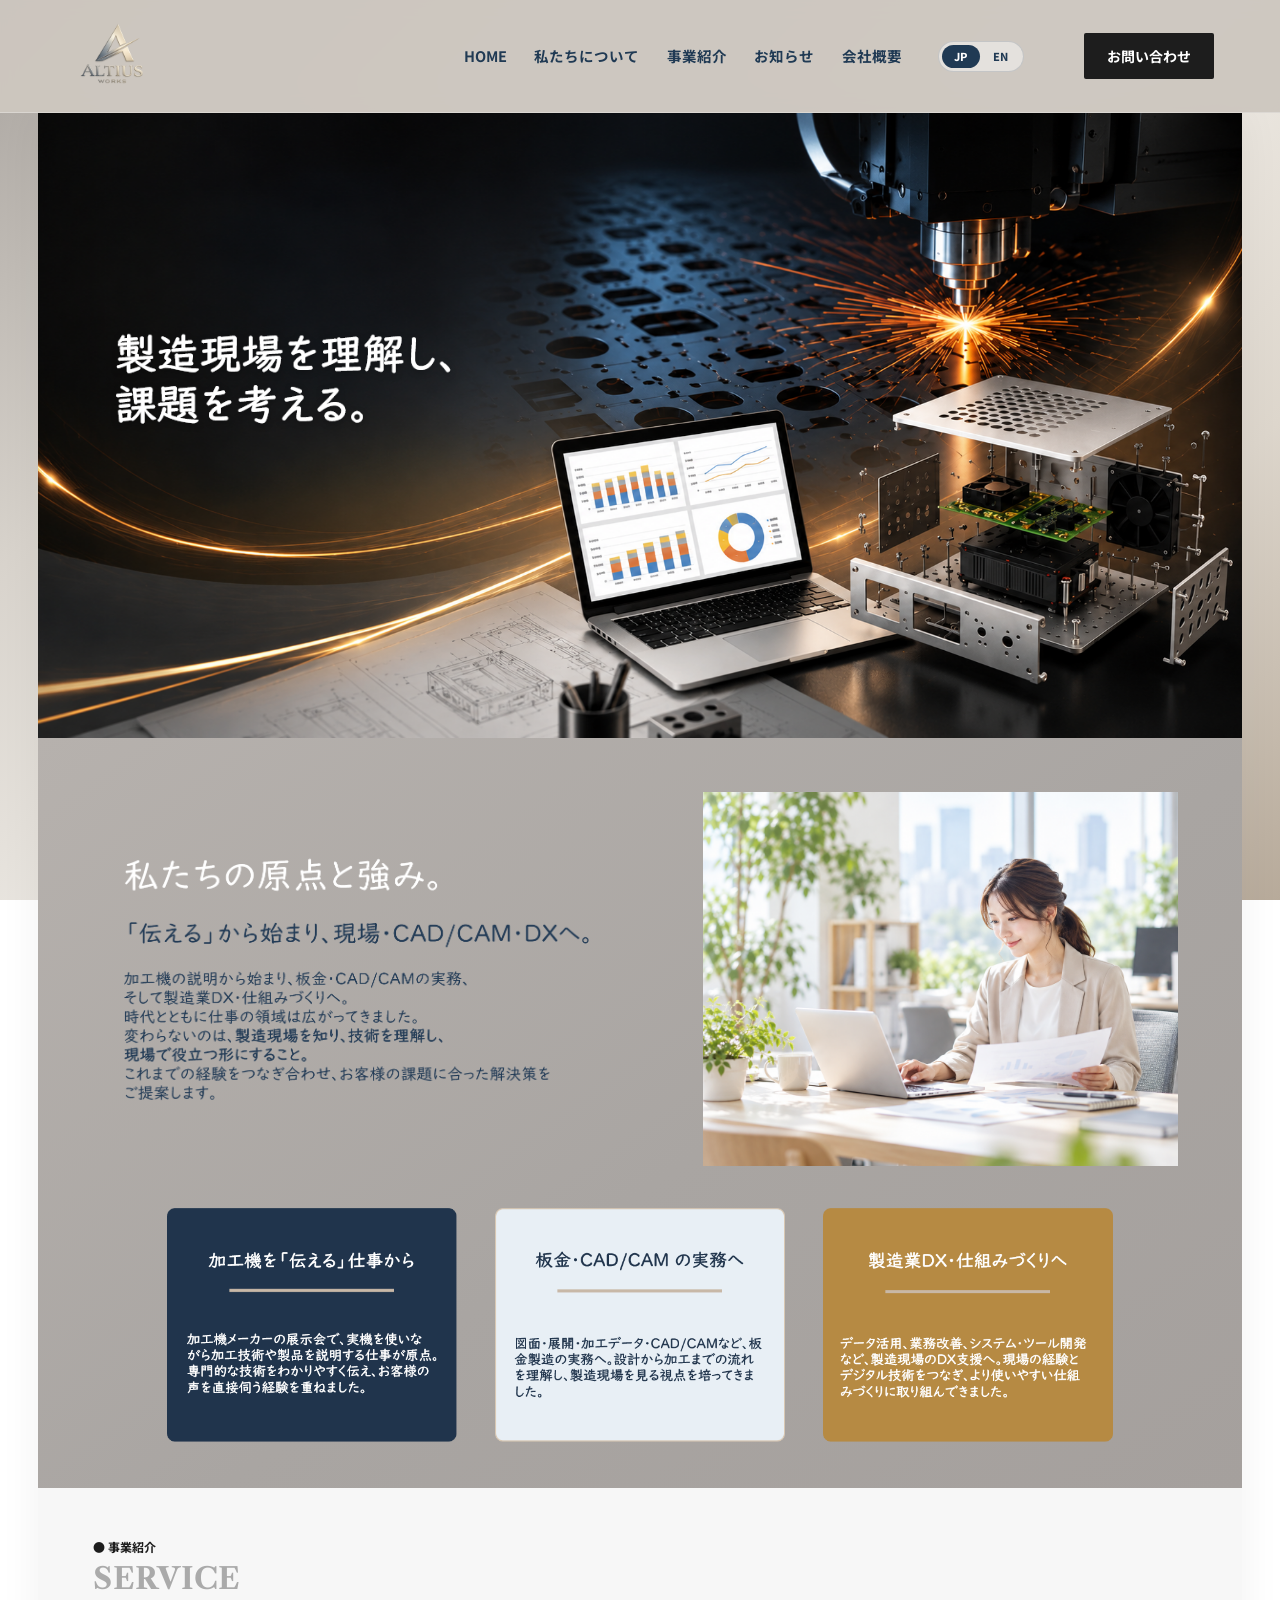
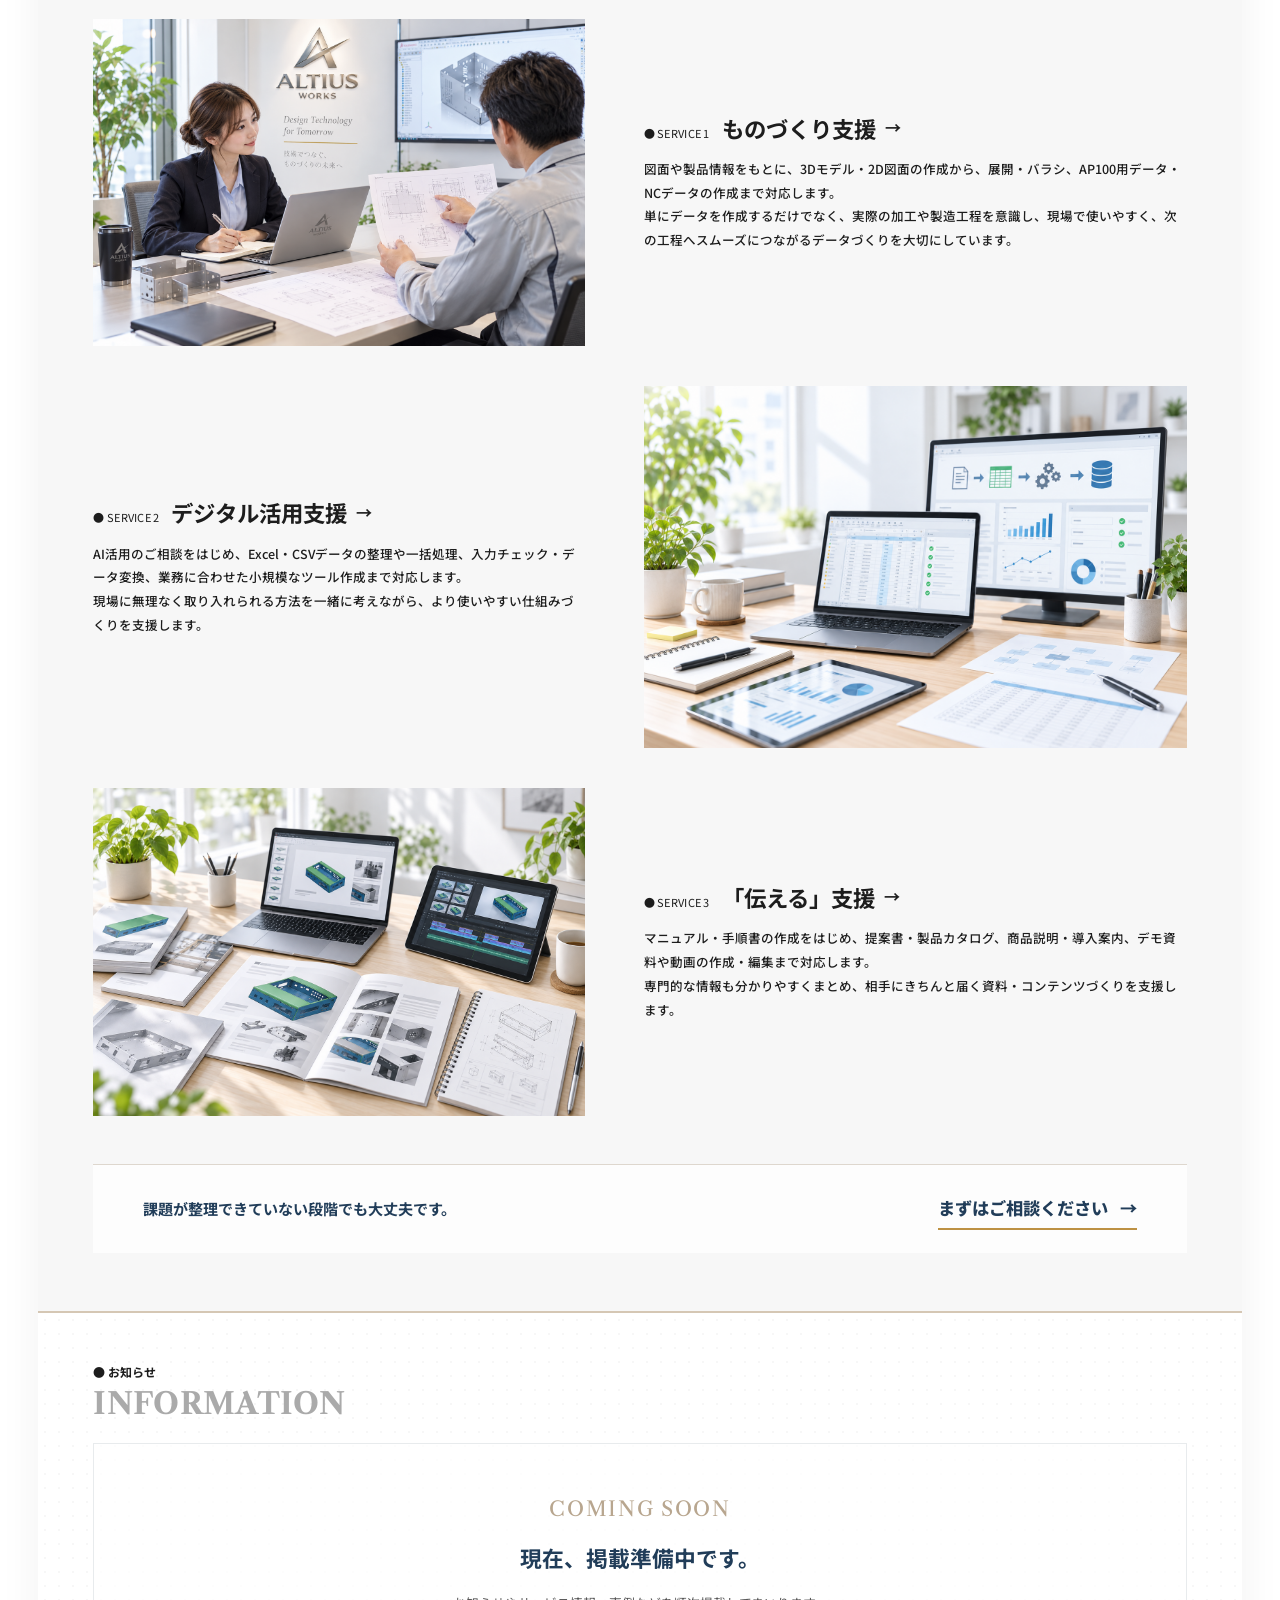
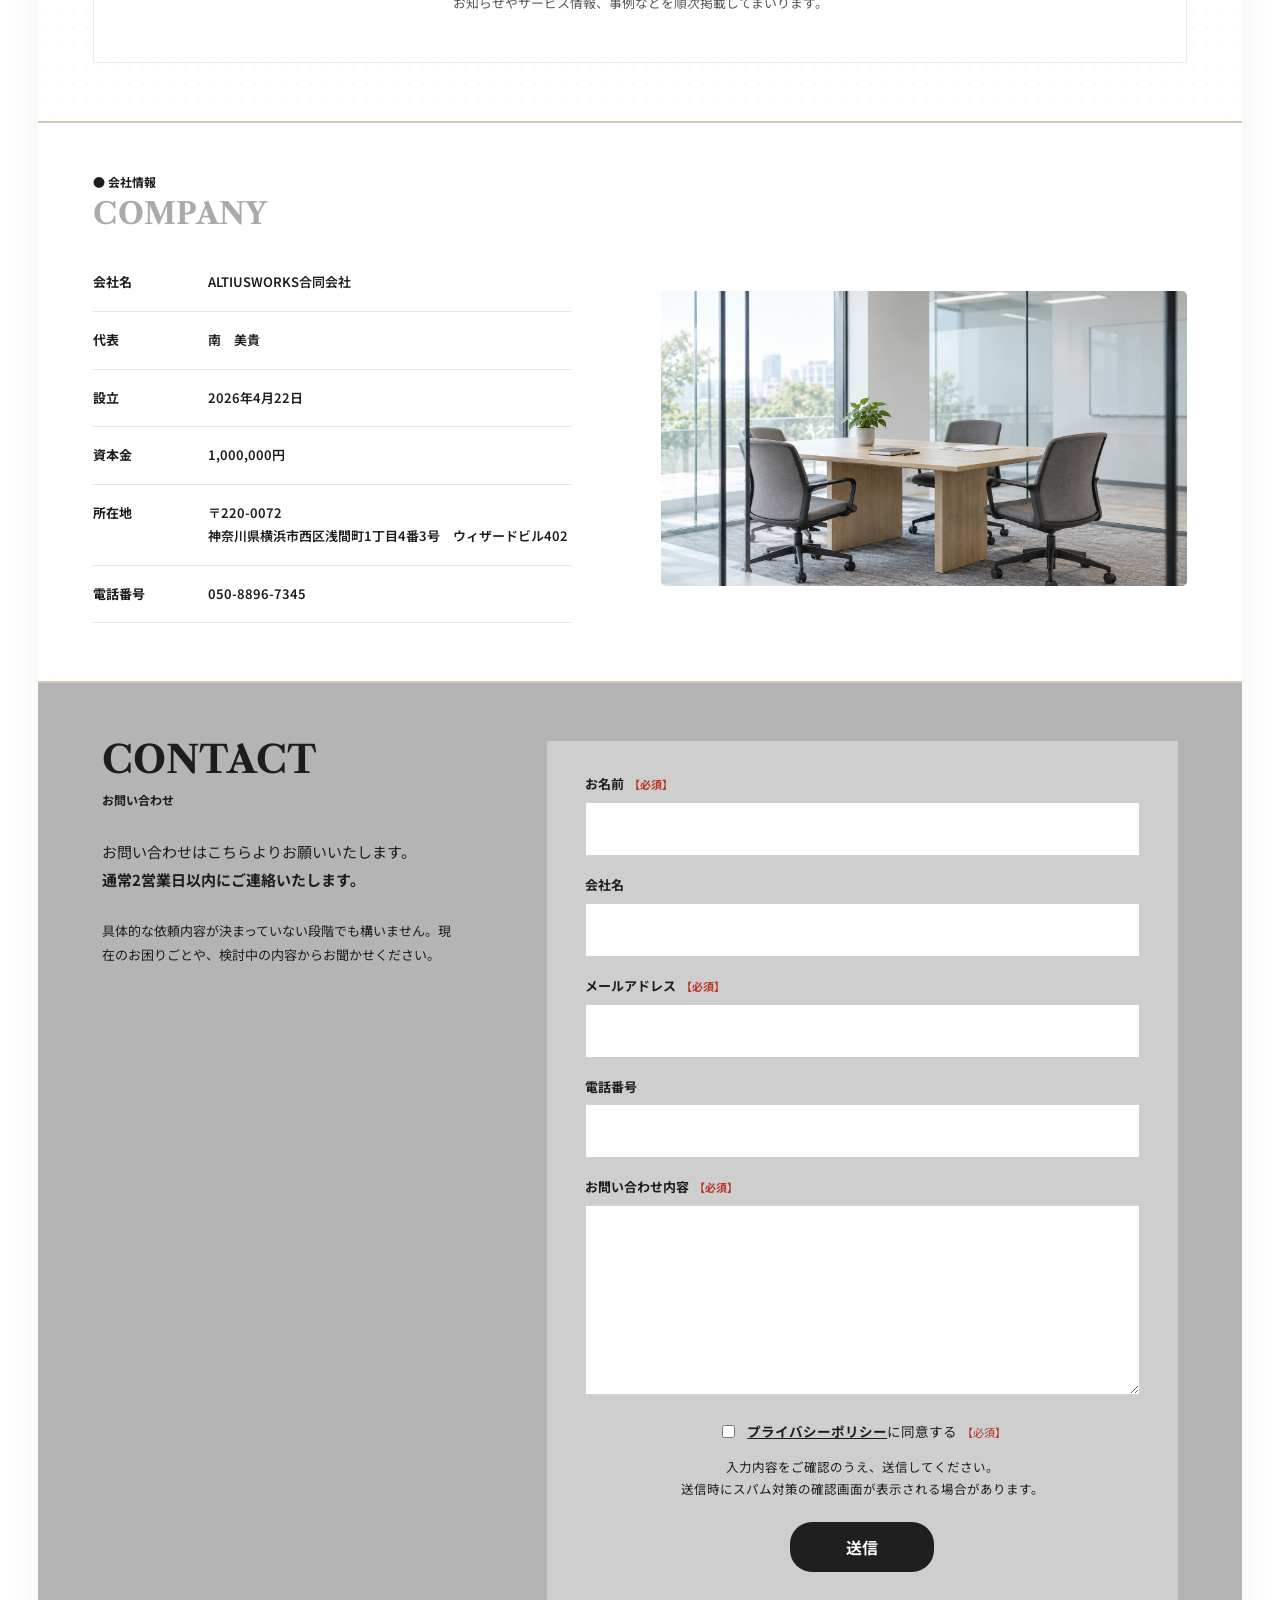
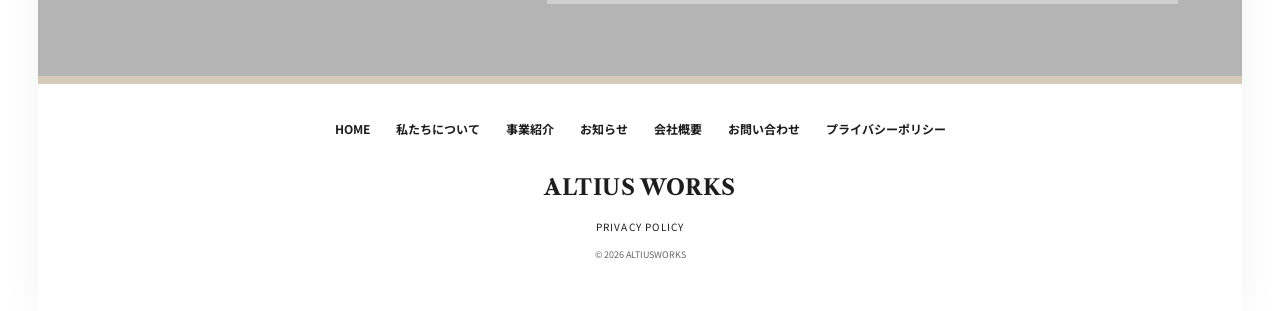
==== commit a4826a2c: "Add files via upload" ====
--- a/index.html
+++ b/index.html
@@ -1,56 +1,74 @@
-<!doctype html>
-<html lang="ja" data-title-ja="ALTIUS WORKS" data-title-en="ALTIUS WORKS | Manufacturing Support">
+<!DOCTYPE html>
+
+<html data-title-en="ALTIUS WORKS | Manufacturing Support" data-title-ja="ALTIUS WORKS" lang="ja">
 <head>
-  <meta charset="utf-8">
-  <meta name="viewport" content="width=device-width, initial-scale=1">
-  <meta name="description" data-ja="ALTIUS WORKS合同会社。製造現場を理解し、ものづくり支援・デジタル活用支援・伝える支援を行います。" data-en="ALTIUS WORKS supports manufacturing through CAD/CAM, practical digital solutions, and clear technical communication." content="ALTIUS WORKS合同会社。製造現場を理解し、ものづくり支援・デジタル活用支援・伝える支援を行います。">
-  <title>ALTIUS WORKS</title>
-  <link rel="preconnect" href="https://fonts.googleapis.com"><link rel="preconnect" href="https://fonts.gstatic.com" crossorigin>
-  <link href="https://fonts.googleapis.com/css2?family=Libre+Caslon+Text:wght@400;700&family=Noto+Sans+JP:wght@400;500;600;700;800&display=swap" rel="stylesheet">
-  <link rel="stylesheet" href="site.css">
+<meta charset="utf-8"/>
+<meta content="width=device-width, initial-scale=1" name="viewport"/>
+<meta content="ALTIUS WORKS合同会社。製造現場を理解し、ものづくり支援・デジタル活用支援・伝える支援を行います。" data-en="ALTIUS WORKS supports manufacturing through CAD/CAM, practical digital solutions, and clear technical communication." data-ja="ALTIUS WORKS合同会社。製造現場を理解し、ものづくり支援・デジタル活用支援・伝える支援を行います。" name="description"/>
+<title>ALTIUS WORKS</title>
+<link href="https://fonts.googleapis.com" rel="preconnect"/><link crossorigin="" href="https://fonts.gstatic.com" rel="preconnect"/>
+<script>try{if(!sessionStorage.getItem('altiusworks-home-intro'))document.documentElement.classList.add('home-intro-pending')}catch(e){}</script><link href="https://fonts.googleapis.com/css2?family=Libre+Caslon+Text:wght@400;700&amp;family=Noto+Sans+JP:wght@400;500;600;700;800&amp;display=swap" rel="stylesheet"/>
+<link href="site.css" rel="stylesheet"/>
 </head>
 <body>
 <header class="site-header">
-  <div class="header-inner">
-    <a class="brand" href="#top" aria-label="ALTIUS WORKS HOME"><img src="assets/logo.png" alt="ALTIUS WORKS"></a>
-    <nav class="desktop-nav" aria-label="メインナビゲーション">
-      <a href="#top">HOME</a><a class="i18n" data-ja="事業紹介" data-en="Business" href="#about">事業紹介</a><a class="i18n" data-ja="サービス" data-en="Services" href="#service">サービス</a><a class="i18n" data-ja="私たちについて" data-en="About us" href="#about">私たちについて</a><a class="i18n" data-ja="会社概要" data-en="Company" href="#company">会社概要</a>
-    </nav>
-    <div class="lang-switch" role="group" aria-label="Language selection"><button type="button" class="lang-button is-active" data-lang="ja" aria-pressed="true">JP</button><button type="button" class="lang-button" data-lang="en" aria-pressed="false">EN</button></div>
-    <a class="contact-link i18n" data-ja="お問い合わせ" data-en="Contact" href="#contact">お問い合わせ</a>
-    <button class="menu-button" type="button" data-aria-ja="メニューを開く" data-aria-en="Open menu" aria-label="メニューを開く" aria-expanded="false"><span></span></button>
-  </div>
-  <nav class="mobile-nav" aria-label="モバイルナビゲーション"><a href="#top">HOME</a><a class="i18n" data-ja="事業紹介" data-en="Business" href="#about">事業紹介</a><a class="i18n" data-ja="サービス" data-en="Services" href="#service">サービス</a><a class="i18n" data-ja="会社概要" data-en="Company" href="#company">会社概要</a><a class="i18n" data-ja="お問い合わせ" data-en="Contact" href="#contact">お問い合わせ</a></nav>
+<div class="header-inner">
+<a aria-label="ALTIUS WORKS HOME" class="brand" href="index.html"><img alt="ALTIUS WORKS" src="assets/logo.png"/></a>
+<nav aria-label="メインナビゲーション" class="desktop-nav">
+<a href="index.html">HOME</a>
+<a class="i18n" data-en="About us" data-ja="私たちについて" href="#about">私たちについて</a>
+<a class="i18n" data-en="Services" data-ja="事業紹介" href="#service">事業紹介</a>
+<a class="i18n" data-en="Information" data-ja="お知らせ" href="#information">お知らせ</a>
+<a class="i18n" data-en="Company" data-ja="会社概要" href="#company">会社概要</a>
+</nav>
+<div aria-label="Language selection" class="lang-switch" role="group"><button aria-pressed="true" class="lang-button is-active" data-lang="ja" type="button">JP</button><button aria-pressed="false" class="lang-button" data-lang="en" type="button">EN</button></div>
+<a class="contact-link i18n" data-en="Contact" data-ja="お問い合わせ" href="#contact">お問い合わせ</a>
+<button aria-expanded="false" aria-label="メニューを開く" class="menu-button" data-aria-en="Open menu" data-aria-ja="メニューを開く" type="button"><span></span></button>
+</div>
+<nav aria-label="モバイルナビゲーション" class="mobile-nav">
+<a href="index.html">HOME</a>
+<a class="i18n" data-en="Services" data-ja="事業紹介" href="#service">事業紹介</a>
+<a class="i18n" data-en="Information" data-ja="お知らせ" href="#information">お知らせ</a>
+<a class="i18n" data-en="Company" data-ja="会社概要" href="#company">会社概要</a>
+<a class="i18n" data-en="Contact" data-ja="お問い合わせ" href="#contact">お問い合わせ</a>
+</nav>
 </header>
-<main id="top" class="page-shell">
-  <section class="hero" aria-label="メインビジュアル"><img class="hero-photo" src="assets/hero.jpg.png" alt="製造現場とデジタル技術を表現したイメージ"><img class="hero-copy lang-image" src="assets/hero-copy.png" data-src-ja="assets/hero-copy.png" data-src-en="assets/hero-copy-en.png" data-alt-ja="製造現場を理解し、課題を一緒に考える。" data-alt-en="Understanding Manufacturing. Solving Real-World Challenges." alt="製造現場を理解し、課題を一緒に考える。"></section>
-
-  <section id="about" class="about"><div class="about-grid"><div class="about-copy-wrap"><img class="about-copy about-copy-ja" src="assets/about-copy.png" alt="私たちの原点と強み。"><div class="about-copy-en-html" aria-label="Our roots. Our strengths."><h2>Our roots. Our strengths.</h2><p class="about-en-sub">From “communicating” technical knowledge to supporting manufacturing operations, CAD/CAM, and DX.</p><div class="about-en-body"><p>Our journey began with explaining how manufacturing equipment works.<br>Over time, our expertise expanded into sheet metal fabrication, hands-on CAD/CAM support, and eventually into DX and process development for the manufacturing industry.</p><p>As the times have changed, so has the scope of our work.</p><p>What has never changed is our commitment to understanding manufacturing operations, mastering the technology, and turning that knowledge into practical solutions that work on the shop floor.</p><p>By bringing together the experience and expertise we have built over the years, we propose solutions tailored to each customer's specific challenges.</p></div></div></div><img class="about-photo" src="assets/about-photo.png" alt="明るいオフィスで資料を確認するイメージ" data-alt-ja="明るいオフィスで資料を確認するイメージ" data-alt-en="A bright office scene with a professional reviewing documents"></div><img class="three-points lang-image" src="assets/three-points.png" data-src-ja="assets/three-points.png" data-src-en="assets/three-points-en.png" data-alt-ja="加工機を伝える仕事から、板金・CAD/CAMの実務へ、製造業DX・仕組みづくりへ" data-alt-en="From communicating manufacturing technology, into sheet metal fabrication and CAD/CAM, toward manufacturing DX and process development." alt="加工機を伝える仕事から、板金・CAD/CAMの実務へ、製造業DX・仕組みづくりへ"></section>
-
-  <section id="service" class="section services">
-    <div class="section-head"><h2>SERVICE</h2><p class="i18n" data-ja="● 事業紹介" data-en="● Services">● 事業紹介</p></div>
-    <article class="service-row"><div class="service-photo-wrap"><img class="service-photo" src="assets/service-1.png" alt="ものづくり支援のイメージ"></div><div class="service-copy"><div class="service-kicker">● SERVICE 1</div><h3 class="service-title"><a class="i18n" data-ja="ものづくり支援" data-en="Manufacturing Support" href="monozukuri.html">ものづくり支援</a></h3><p class="i18n" data-ja="図面や製品情報をもとに、3Dモデル・2D図面の作成から、展開・バラシ、AP100用データ・NCデータの作成まで対応します。<br>単にデータを作成するだけでなく、実際の加工や製造工程を意識し、現場で使いやすく、次の工程へスムーズにつながるデータづくりを大切にしています。" data-en="Based on drawings and product information, we support 3D models, 2D drawings, flat patterns, AP100 and NC data. We focus on practical data that connects smoothly to the next manufacturing step.">図面や製品情報をもとに、3Dモデル・2D図面の作成から、展開・バラシ、AP100用データ・NCデータの作成まで対応します。<br>単にデータを作成するだけでなく、実際の加工や製造工程を意識し、現場で使いやすく、次の工程へスムーズにつながるデータづくりを大切にしています。</p></div></article>
-    <article class="service-row"><div class="service-photo-wrap"><img class="service-photo" src="assets/service-2.png" alt="デジタル活用支援のイメージ"></div><div class="service-copy"><div class="service-kicker">● SERVICE 2</div><h3 class="service-title"><a class="i18n" data-ja="デジタル活用支援" data-en="Digital Enablement Support" href="digital.html">デジタル活用支援</a></h3><p class="i18n" data-ja="AI活用のご相談をはじめ、Excel・CSVデータの整理や一括処理、入力チェック・データ変換、業務に合わせた小規模なツール作成まで対応します。<br>現場に無理なく取り入れられる方法を一緒に考えながら、より使いやすい仕組みづくりを支援します。" data-en="From AI consultation and Excel/CSV processing to input checks, data conversion and small workflow tools, we support practical digital improvements that fit the shop floor.">AI活用のご相談をはじめ、Excel・CSVデータの整理や一括処理、入力チェック・データ変換、業務に合わせた小規模なツール作成まで対応します。<br>現場に無理なく取り入れられる方法を一緒に考えながら、より使いやすい仕組みづくりを支援します。</p></div></article>
-    <article class="service-row"><div class="service-photo-wrap"><img class="service-photo" src="assets/service-3.png" alt="伝える支援のイメージ"></div><div class="service-copy"><div class="service-kicker">● SERVICE 3</div><h3 class="service-title"><a class="i18n" data-ja="「伝える」支援" data-en="Communication Support" href="tsutaeru.html">「伝える」支援</a></h3><p class="i18n" data-ja="マニュアル・手順書の作成をはじめ、提案書・製品カタログ、商品説明・導入案内、デモ資料や動画の作成・編集まで対応します。<br>専門的な情報も分かりやすくまとめ、相手にきちんと届く資料・コンテンツづくりを支援します。" data-en="We create manuals, proposals, product catalogs, introduction materials, demo content and videos, organizing technical information into clear and useful communication materials.">マニュアル・手順書の作成をはじめ、提案書・製品カタログ、商品説明・導入案内、デモ資料や動画の作成・編集まで対応します。<br>専門的な情報も分かりやすくまとめ、相手にきちんと届く資料・コンテンツづくりを支援します。</p></div></article>
-    <div class="service-consult"><strong class="i18n" data-ja="課題が整理できていない段階でも大丈夫です。" data-en="You can talk to us even before the issue is fully defined.">課題が整理できていない段階でも大丈夫です。</strong><a class="consult-link i18n" data-ja="まずはご相談ください" data-en="Talk to us first" href="consultation.html">まずはご相談ください</a></div>
-  </section>
-
-  <section id="information" class="section information"><div class="section-head"><h2>INFORMATION</h2><p class="i18n" data-ja="● お知らせ" data-en="● News & Updates">● お知らせ</p></div><div class="info-coming-soon" role="status">
-    <div class="info-coming-en">COMING SOON</div>
-    <h3 class="i18n" data-ja="現在、掲載準備中です。" data-en="We are currently preparing this section.">現在、掲載準備中です。</h3>
-    <p class="i18n" data-ja="お知らせやサービス情報、事例などを順次掲載してまいります。" data-en="News, service updates, and case studies will be added soon.">お知らせやサービス情報、事例などを順次掲載してまいります。</p>
-  </div></section>
-
-  <section id="company" class="section company"><div class="section-head"><h2>COMPANY</h2><p class="i18n" data-ja="● 会社情報" data-en="● Company Profile">● 会社情報</p></div><div class="company-grid"><table class="company-table"><tbody><tr><th class="i18n" data-ja="会社名" data-en="Company">会社名</th><td class="i18n" data-ja="ALTIUSWORKS合同会社" data-en="ALTIUSWORKS LLC">ALTIUSWORKS合同会社</td></tr><tr><th class="i18n" data-ja="代表" data-en="Representative">代表</th><td class="i18n" data-ja="南　美貴" data-en="Miki Minami">南　美貴</td></tr><tr><th class="i18n" data-ja="設立" data-en="Established">設立</th><td class="i18n" data-ja="2026年4月22日" data-en="April 22, 2026">2026年4月22日</td></tr><tr><th class="i18n" data-ja="資本金" data-en="Capital">資本金</th><td class="i18n" data-ja="1,000,000円" data-en="JPY 1,000,000">1,000,000円</td></tr><tr><th class="i18n" data-ja="所在地" data-en="Address">所在地</th><td class="i18n" data-ja="〒220-0072<br>神奈川県横浜市西区浅間町1丁目4番3号　ウィザードビル402" data-en="Wizard Building 402, 1-4-3 Sengen-cho,<br>Nishi-ku, Yokohama, Kanagawa 220-0072, Japan">〒220-0072<br>神奈川県横浜市西区浅間町1丁目4番3号　ウィザードビル402</td></tr><tr><th class="i18n" data-ja="電話番号" data-en="Phone">電話番号</th><td>050-8896-7345</td></tr></tbody></table><img class="company-photo" src="assets/company.png" alt="会社情報のイメージ写真" data-alt-ja="会社情報のイメージ写真" data-alt-en="Meeting room image used for the company profile"></div></section>
-
-  <section id="contact" class="contact"><div class="contact-grid"><div class="contact-copy"><div class="contact-title"><h2>CONTACT</h2><p class="i18n" data-ja="お問い合わせ" data-en="Contact Us">お問い合わせ</p></div><p class="contact-lead i18n" data-ja="お問い合わせはこちらよりお願いいたします。<br><strong>通常2営業日以内にご連絡いたします。</strong>" data-en="Please use the form to contact us.<br><strong>We normally respond within two business days.</strong>">お問い合わせはこちらよりお願いいたします。<br><strong>通常2営業日以内にご連絡いたします。</strong></p><p class="contact-small i18n" data-ja="具体的な依頼内容が決まっていない段階でも構いません。現在のお困りごとや、検討中の内容からお聞かせください。" data-en="You do not need to have the details of your request finalized. Tell us what you are currently working through or considering, and we can begin from there.">具体的な依頼内容が決まっていない段階でも構いません。現在のお困りごとや、検討中の内容からお聞かせください。</p></div><form id="visual-contact-form" class="contact-form" action="https://formsubmit.co/support@altiusworks.co.jp" method="POST" accept-charset="UTF-8">
-<input type="hidden" name="_subject" value="【ALTIUS WORKS HP】お問い合わせが届きました">
-<input type="hidden" name="_template" value="table">
-<input type="hidden" id="form-next" value="">
-<input type="hidden" id="form-url" value="">
-<input class="form-honey" type="text" name="_honey" tabindex="-1" autocomplete="off" aria-hidden="true"><div class="form-row"><label for="name"><span class="i18n" data-ja="お名前" data-en="Name">お名前</span><span class="required i18n" data-ja="【必須】" data-en="Required">【必須】</span></label><input id="name" name="お名前" type="text" autocomplete="name" required></div><div class="form-row"><label for="company-name" class="i18n" data-ja="会社名" data-en="Company">会社名</label><input id="company-name" name="会社名" type="text" autocomplete="organization"></div><div class="form-row"><label for="email"><span class="i18n" data-ja="メールアドレス" data-en="Email">メールアドレス</span><span class="required i18n" data-ja="【必須】" data-en="Required">【必須】</span></label><input id="email" name="email" type="email" autocomplete="email" required></div><div class="form-row"><label for="tel" class="i18n" data-ja="電話番号" data-en="Phone">電話番号</label><input id="tel" name="電話番号" type="tel" autocomplete="tel"></div><div class="form-row"><label for="message"><span class="i18n" data-ja="お問い合わせ内容" data-en="Inquiry Details">お問い合わせ内容</span><span class="required i18n" data-ja="【必須】" data-en="Required">【必須】</span></label><textarea id="message" name="お問い合わせ内容" required></textarea></div><label class="privacy-check"><input type="checkbox" name="プライバシーポリシー同意" value="同意する" required><span class="i18n" data-ja="<a href='privacy-policy.html'>プライバシーポリシー</a>に同意する<span class='required'>【必須】</span>" data-en="I agree to the <a href='privacy-policy.html'>Privacy Policy</a><span class='required'>Required</span>"><a href="privacy-policy.html">プライバシーポリシー</a>に同意する<span class="required">【必須】</span></span></label><p class="contact-note i18n" data-ja="入力内容をご確認のうえ、送信してください。<br>送信時にスパム対策の確認画面が表示される場合があります。" data-en="Please review your information before submitting.<br>A spam-prevention verification screen may appear when you submit the form.">入力内容をご確認のうえ、送信してください。<br>送信時にスパム対策の確認画面が表示される場合があります。</p><div class="submit-wrap"><button class="submit-button i18n" type="submit" data-ja="送信" data-en="Send">送信</button></div></form></div></section>
-
-  <footer class="footer"><nav class="footer-nav"><a class="i18n" data-ja="私たちについて" data-en="About us" href="#about">私たちについて</a><a class="i18n" data-ja="事業紹介" data-en="Services" href="#service">事業紹介</a><a class="i18n" data-ja="お知らせ" data-en="Information" href="#information">お知らせ</a><a class="i18n" data-ja="会社概要" data-en="Company" href="#company">会社概要</a><a class="i18n" data-ja="お問い合わせ" data-en="Contact" href="#contact">お問い合わせ</a><a class="i18n" data-ja="プライバシーポリシー" data-en="Privacy Policy" href="privacy-policy.html">プライバシーポリシー</a></nav><div class="footer-brand">ALTIUS WORKS</div><div class="footer-policy"><a href="privacy-policy.html">PRIVACY POLICY</a></div><div class="copyright">© 2026 ALTIUSWORKS</div></footer>
+<main class="page-shell" id="top">
+<section aria-label="メインビジュアル" class="hero"><img alt="製造現場とデジタル技術を表現したイメージ" class="hero-photo" src="assets/hero.jpg.png"/><img alt="製造現場を理解し、課題を一緒に考える。" class="hero-copy lang-image" data-alt-en="Understanding Manufacturing. Solving Real-World Challenges." data-alt-ja="製造現場を理解し、課題を一緒に考える。" data-src-en="assets/hero-copy-en.png" data-src-ja="assets/hero-copy.png" src="assets/hero-copy.png"/></section>
+<section class="about" id="about"><div class="about-grid"><div class="about-copy-wrap"><img alt="私たちの原点と強み。" class="about-copy about-copy-ja" src="assets/about-copy.png"/><div aria-label="Our roots. Our strengths." class="about-copy-en-html"><h2>Our roots. Our strengths.</h2><p class="about-en-sub">From “communicating” technical knowledge to supporting manufacturing operations, CAD/CAM, and DX.</p><div class="about-en-body"><p>Our journey began with explaining how manufacturing equipment works.<br/>Over time, our expertise expanded into sheet metal fabrication, hands-on CAD/CAM support, and eventually into DX and process development for the manufacturing industry.</p><p>As the times have changed, so has the scope of our work.</p><p>What has never changed is our commitment to understanding manufacturing operations, mastering the technology, and turning that knowledge into practical solutions that work on the shop floor.</p><p>By bringing together the experience and expertise we have built over the years, we propose solutions tailored to each customer's specific challenges.</p></div></div></div><img alt="明るいオフィスで資料を確認するイメージ" class="about-photo" data-alt-en="A bright office scene with a professional reviewing documents" data-alt-ja="明るいオフィスで資料を確認するイメージ" src="assets/about-photo.png"/></div><img alt="加工機を伝える仕事から、板金・CAD/CAMの実務へ、製造業DX・仕組みづくりへ" class="three-points lang-image" data-alt-en="From communicating manufacturing technology, into sheet metal fabrication and CAD/CAM, toward manufacturing DX and process development." data-alt-ja="加工機を伝える仕事から、板金・CAD/CAMの実務へ、製造業DX・仕組みづくりへ" data-src-en="assets/three-points-en.png" data-src-ja="assets/three-points.png" src="assets/three-points.png"/></section>
+<section class="section services" id="service">
+<div class="section-head"><h2>SERVICE</h2><p class="i18n" data-en="● Services" data-ja="● 事業紹介">● 事業紹介</p></div>
+<article class="service-row"><div class="service-photo-wrap"><img alt="ものづくり支援のイメージ" class="service-photo" src="assets/service-1.png"/></div><div class="service-copy"><div class="service-kicker">● SERVICE 1</div><h3 class="service-title"><a class="i18n" data-en="Manufacturing Support" data-ja="ものづくり支援" href="monozukuri.html">ものづくり支援</a></h3><p class="i18n" data-en="Based on drawings and product information, we support 3D models, 2D drawings, flat patterns, AP100 and NC data. We focus on practical data that connects smoothly to the next manufacturing step." data-ja="図面や製品情報をもとに、3Dモデル・2D図面の作成から、展開・バラシ、AP100用データ・NCデータの作成まで対応します。&lt;br&gt;単にデータを作成するだけでなく、実際の加工や製造工程を意識し、現場で使いやすく、次の工程へスムーズにつながるデータづくりを大切にしています。">図面や製品情報をもとに、3Dモデル・2D図面の作成から、展開・バラシ、AP100用データ・NCデータの作成まで対応します。<br/>単にデータを作成するだけでなく、実際の加工や製造工程を意識し、現場で使いやすく、次の工程へスムーズにつながるデータづくりを大切にしています。</p></div></article>
+<article class="service-row"><div class="service-photo-wrap"><img alt="デジタル活用支援のイメージ" class="service-photo" src="assets/service-2.png"/></div><div class="service-copy"><div class="service-kicker">● SERVICE 2</div><h3 class="service-title"><a class="i18n" data-en="Digital Enablement Support" data-ja="デジタル活用支援" href="digital.html">デジタル活用支援</a></h3><p class="i18n" data-en="From AI consultation and Excel/CSV processing to input checks, data conversion and small workflow tools, we support practical digital improvements that fit the shop floor." data-ja="AI活用のご相談をはじめ、Excel・CSVデータの整理や一括処理、入力チェック・データ変換、業務に合わせた小規模なツール作成まで対応します。&lt;br&gt;現場に無理なく取り入れられる方法を一緒に考えながら、より使いやすい仕組みづくりを支援します。">AI活用のご相談をはじめ、Excel・CSVデータの整理や一括処理、入力チェック・データ変換、業務に合わせた小規模なツール作成まで対応します。<br/>現場に無理なく取り入れられる方法を一緒に考えながら、より使いやすい仕組みづくりを支援します。</p></div></article>
+<article class="service-row"><div class="service-photo-wrap"><img alt="伝える支援のイメージ" class="service-photo" src="assets/service-3.png"/></div><div class="service-copy"><div class="service-kicker">● SERVICE 3</div><h3 class="service-title"><a class="i18n" data-en="Communication Support" data-ja="「伝える」支援" href="tsutaeru.html">「伝える」支援</a></h3><p class="i18n" data-en="We create manuals, proposals, product catalogs, introduction materials, demo content and videos, organizing technical information into clear and useful communication materials." data-ja="マニュアル・手順書の作成をはじめ、提案書・製品カタログ、商品説明・導入案内、デモ資料や動画の作成・編集まで対応します。&lt;br&gt;専門的な情報も分かりやすくまとめ、相手にきちんと届く資料・コンテンツづくりを支援します。">マニュアル・手順書の作成をはじめ、提案書・製品カタログ、商品説明・導入案内、デモ資料や動画の作成・編集まで対応します。<br/>専門的な情報も分かりやすくまとめ、相手にきちんと届く資料・コンテンツづくりを支援します。</p></div></article>
+<div class="service-consult"><strong class="i18n" data-en="You can talk to us even before the issue is fully defined." data-ja="課題が整理できていない段階でも大丈夫です。">課題が整理できていない段階でも大丈夫です。</strong><a class="consult-link i18n" data-en="Talk to us first" data-ja="まずはご相談ください" href="consultation.html">まずはご相談ください</a></div>
+</section>
+<section class="section information" id="information"><div class="section-head"><h2>INFORMATION</h2><p class="i18n" data-en="● News &amp; Updates" data-ja="● お知らせ">● お知らせ</p></div><div class="info-coming-soon" role="status">
+<div class="info-coming-en">COMING SOON</div>
+<h3 class="i18n" data-en="We are currently preparing this section." data-ja="現在、掲載準備中です。">現在、掲載準備中です。</h3>
+<p class="i18n" data-en="News, service updates, and case studies will be added soon." data-ja="お知らせやサービス情報、事例などを順次掲載してまいります。">お知らせやサービス情報、事例などを順次掲載してまいります。</p>
+</div></section>
+<section class="section company" id="company"><div class="section-head"><h2>COMPANY</h2><p class="i18n" data-en="● Company Profile" data-ja="● 会社情報">● 会社情報</p></div><div class="company-grid"><table class="company-table"><tbody><tr><th class="i18n" data-en="Company" data-ja="会社名">会社名</th><td class="i18n" data-en="ALTIUSWORKS LLC" data-ja="ALTIUSWORKS合同会社">ALTIUSWORKS合同会社</td></tr><tr><th class="i18n" data-en="Representative" data-ja="代表">代表</th><td class="i18n" data-en="Miki Minami" data-ja="南　美貴">南　美貴</td></tr><tr><th class="i18n" data-en="Established" data-ja="設立">設立</th><td class="i18n" data-en="April 22, 2026" data-ja="2026年4月22日">2026年4月22日</td></tr><tr><th class="i18n" data-en="Capital" data-ja="資本金">資本金</th><td class="i18n" data-en="JPY 1,000,000" data-ja="1,000,000円">1,000,000円</td></tr><tr><th class="i18n" data-en="Address" data-ja="所在地">所在地</th><td class="i18n" data-en="Wizard Building 402, 1-4-3 Sengen-cho,&lt;br&gt;Nishi-ku, Yokohama, Kanagawa 220-0072, Japan" data-ja="〒220-0072&lt;br&gt;神奈川県横浜市西区浅間町1丁目4番3号　ウィザードビル402">〒220-0072<br/>神奈川県横浜市西区浅間町1丁目4番3号　ウィザードビル402</td></tr><tr><th class="i18n" data-en="Phone" data-ja="電話番号">電話番号</th><td>050-8896-7345</td></tr></tbody></table><img alt="会社情報のイメージ写真" class="company-photo" data-alt-en="Meeting room image used for the company profile" data-alt-ja="会社情報のイメージ写真" src="assets/company.png"/></div></section>
+<section class="contact" id="contact"><div class="contact-grid"><div class="contact-copy"><div class="contact-title"><h2>CONTACT</h2><p class="i18n" data-en="Contact Us" data-ja="お問い合わせ">お問い合わせ</p></div><p class="contact-lead i18n" data-en="Please use the form to contact us.&lt;br&gt;&lt;strong&gt;We normally respond within two business days.&lt;/strong&gt;" data-ja="お問い合わせはこちらよりお願いいたします。&lt;br&gt;&lt;strong&gt;通常2営業日以内にご連絡いたします。&lt;/strong&gt;">お問い合わせはこちらよりお願いいたします。<br/><strong>通常2営業日以内にご連絡いたします。</strong></p><p class="contact-small i18n" data-en="You do not need to have the details of your request finalized. Tell us what you are currently working through or considering, and we can begin from there." data-ja="具体的な依頼内容が決まっていない段階でも構いません。現在のお困りごとや、検討中の内容からお聞かせください。">具体的な依頼内容が決まっていない段階でも構いません。現在のお困りごとや、検討中の内容からお聞かせください。</p></div><form accept-charset="UTF-8" action="https://formsubmit.co/support@altiusworks.co.jp" class="contact-form" id="visual-contact-form" method="POST">
+<input name="_subject" type="hidden" value="【ALTIUS WORKS HP】お問い合わせが届きました"/>
+<input name="_template" type="hidden" value="table"/>
+<input id="form-next" type="hidden" value=""/>
+<input id="form-url" type="hidden" value=""/>
+<input aria-hidden="true" autocomplete="off" class="form-honey" name="_honey" tabindex="-1" type="text"/><div class="form-row"><label for="name"><span class="i18n" data-en="Name" data-ja="お名前">お名前</span><span class="required i18n" data-en="Required" data-ja="【必須】">【必須】</span></label><input autocomplete="name" id="name" name="お名前" required="" type="text"/></div><div class="form-row"><label class="i18n" data-en="Company" data-ja="会社名" for="company-name">会社名</label><input autocomplete="organization" id="company-name" name="会社名" type="text"/></div><div class="form-row"><label for="email"><span class="i18n" data-en="Email" data-ja="メールアドレス">メールアドレス</span><span class="required i18n" data-en="Required" data-ja="【必須】">【必須】</span></label><input autocomplete="email" id="email" name="email" required="" type="email"/></div><div class="form-row"><label class="i18n" data-en="Phone" data-ja="電話番号" for="tel">電話番号</label><input autocomplete="tel" id="tel" name="電話番号" type="tel"/></div><div class="form-row"><label for="message"><span class="i18n" data-en="Inquiry Details" data-ja="お問い合わせ内容">お問い合わせ内容</span><span class="required i18n" data-en="Required" data-ja="【必須】">【必須】</span></label><textarea id="message" name="お問い合わせ内容" required=""></textarea></div><label class="privacy-check"><input name="プライバシーポリシー同意" required="" type="checkbox" value="同意する"/><span class="i18n" data-en="I agree to the &lt;a href='privacy-policy.html'&gt;Privacy Policy&lt;/a&gt;&lt;span class='required'&gt;Required&lt;/span&gt;" data-ja="&lt;a href='privacy-policy.html'&gt;プライバシーポリシー&lt;/a&gt;に同意する&lt;span class='required'&gt;【必須】&lt;/span&gt;"><a href="privacy-policy.html">プライバシーポリシー</a>に同意する<span class="required">【必須】</span></span></label><p class="contact-note i18n" data-en="Please review your information before submitting.&lt;br&gt;A spam-prevention verification screen may appear when you submit the form." data-ja="入力内容をご確認のうえ、送信してください。&lt;br&gt;送信時にスパム対策の確認画面が表示される場合があります。">入力内容をご確認のうえ、送信してください。<br/>送信時にスパム対策の確認画面が表示される場合があります。</p><div class="submit-wrap"><button class="submit-button i18n" data-en="Send" data-ja="送信" type="submit">送信</button></div></form></div></section>
+<footer class="footer">
+<nav class="footer-nav">
+<a href="index.html">HOME</a>
+<a class="i18n" data-en="About us" data-ja="私たちについて" href="index.html#about">私たちについて</a>
+<a class="i18n" data-en="Services" data-ja="事業紹介" href="index.html#service">事業紹介</a>
+<a class="i18n" data-en="Information" data-ja="お知らせ" href="index.html#information">お知らせ</a>
+<a class="i18n" data-en="Company" data-ja="会社概要" href="index.html#company">会社概要</a>
+<a class="i18n" data-en="Contact" data-ja="お問い合わせ" href="index.html#contact">お問い合わせ</a>
+<a class="i18n" data-en="Privacy Policy" data-ja="プライバシーポリシー" href="privacy-policy.html">プライバシーポリシー</a>
+</nav>
+<div class="footer-brand">ALTIUS WORKS</div>
+<div class="footer-policy"><a href="privacy-policy.html">PRIVACY POLICY</a></div>
+<div class="copyright">© 2026 ALTIUSWORKS</div>
+</footer>
 </main>
 <script src="site.js"></script>
 </body></html>
--- a/site.css
+++ b/site.css
@@ -51,6 +51,13 @@
 .about-copy{width:100%;height:auto}.about-photo{width:100%;aspect-ratio:1.27/1;object-fit:cover;object-position:center}.three-points{margin-top:44px;width:100%;height:auto}
 
 /* shared sections */
+#about,
+#service,
+#information,
+#company,
+#contact{
+  scroll-margin-top:95px;
+}
 .section{padding:48px clamp(26px,4.3vw,72px) 58px;background:#fff}.section-head{margin-bottom:26px}
 .section-head h2{margin:0;font-family:"Libre Caslon Text",Georgia,serif;color:#aaa;font-size:clamp(28px,3vw,50px);line-height:1;letter-spacing:.01em;font-weight:700}
 .section-head p{margin:8px 0 0;font-size:12px;font-weight:700}
@@ -388,3 +395,46 @@
   .feature-visual h3.jp-feature-title{font-size:27px}
   .thanks-panel{min-height:440px;padding:56px 20px}
 }
+
+
+/* =========================================================
+   v7 refinements - unified navigation, mobile hero, intro motion
+   ========================================================= */
+
+/* Five desktop navigation destinations + contact button, consistently on every page. */
+.desktop-nav{gap:clamp(15px,2.15vw,34px);font-size:14.5px}
+.footer-nav{row-gap:12px}
+
+/* Mobile hero copy: lift both languages; make English more compact so it clears the laptop. */
+@media(max-width:820px){
+  .hero-copy{left:7%;width:43%;top:43%}
+  html[lang="en"] .hero-copy{left:5%;width:61%;top:39%}
+}
+@media(max-width:520px){
+  .hero-copy{left:7%;width:49%;top:42%}
+  html[lang="en"] .hero-copy{left:5%;width:64%;top:37.5%}
+}
+
+/* English detail headings can run longer than Japanese. Keep them balanced rather than oversized. */
+html[lang="en"] .detail-title{font-size:clamp(29px,3vw,44px)}
+html[lang="en"] .detail-heading h2{font-size:clamp(21px,1.8vw,29px)}
+html[lang="en"] .capability-card .bar{font-size:16px}
+html[lang="en"] .feature-visual h3.jp-feature-title{font-family:"Libre Caslon Text",Georgia,serif;letter-spacing:0;font-size:clamp(27px,2.45vw,38px);line-height:1.22}
+html[lang="en"] .feature-copy h3{white-space:normal}
+
+/* First HOME view in a browser session: subtle image reveal + delayed copy fade-up. */
+@keyframes awHeroImageReveal{
+  0%{opacity:.28;transform:scale(1.018)}
+  100%{opacity:1;transform:scale(1)}
+}
+@keyframes awHeroCopyReveal{
+  0%{opacity:0;transform:translateY(calc(-50% + 18px))}
+  100%{opacity:1;transform:translateY(-50%)}
+}
+html.home-intro-pending .hero{overflow:hidden}
+html.home-intro-pending .hero-photo{animation:awHeroImageReveal 1.25s cubic-bezier(.2,.65,.3,1) both;transform-origin:center center}
+html.home-intro-pending .hero-copy{animation:awHeroCopyReveal .9s cubic-bezier(.2,.7,.25,1) .24s both}
+@media(prefers-reduced-motion:reduce){
+  html.home-intro-pending .hero-photo,
+  html.home-intro-pending .hero-copy{animation:none!important}
+}
